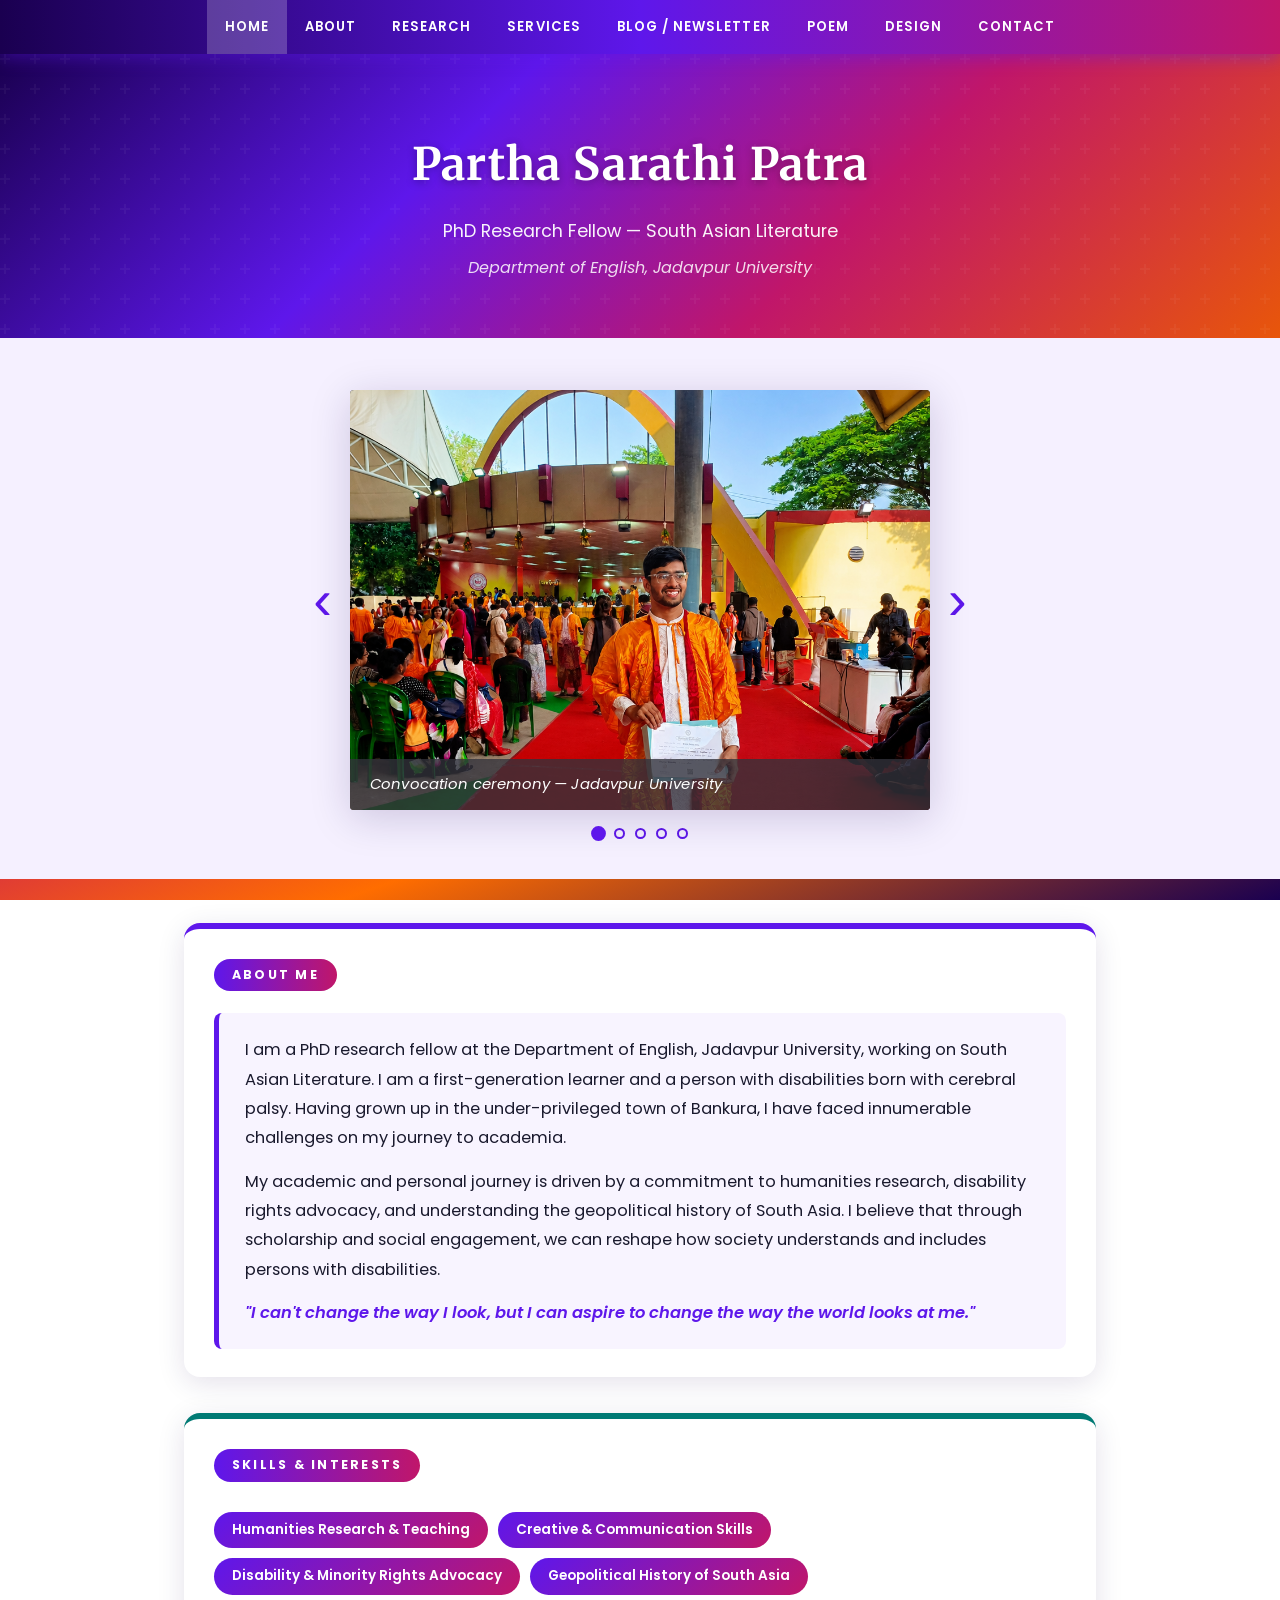
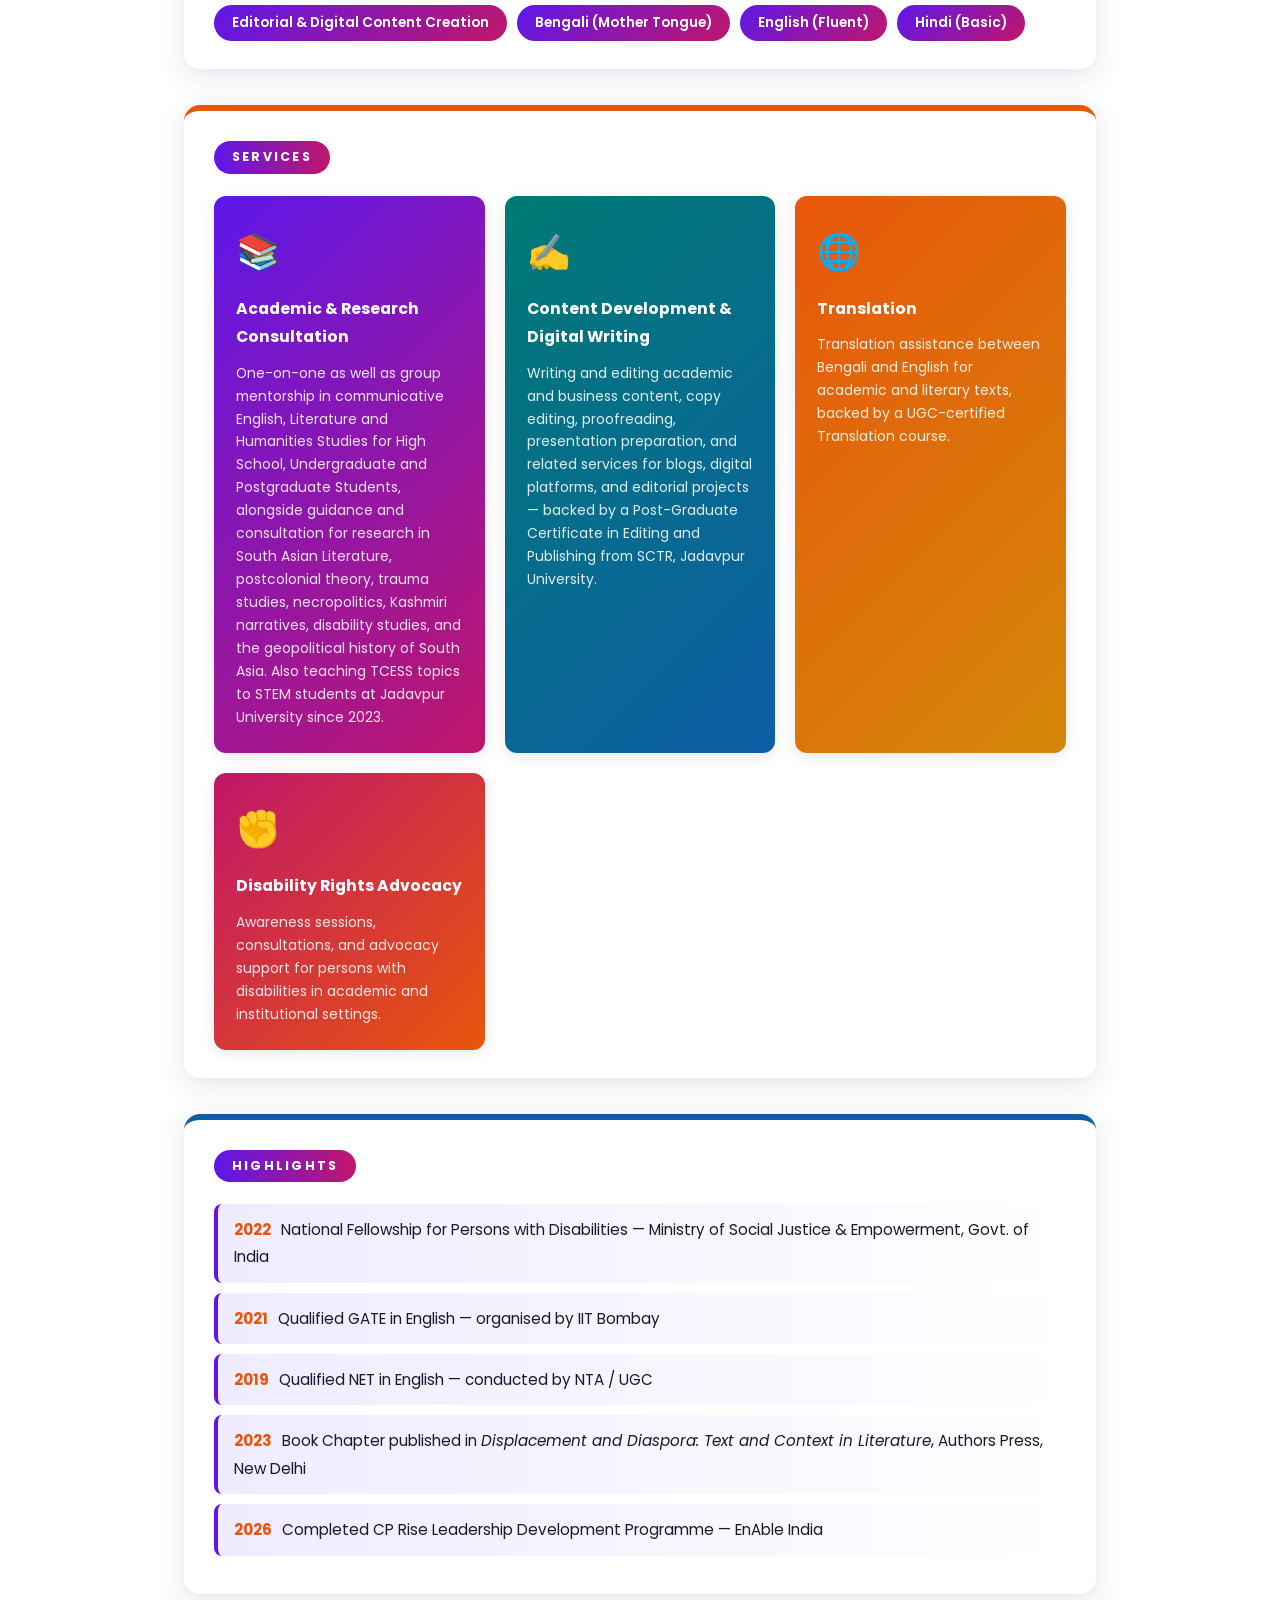
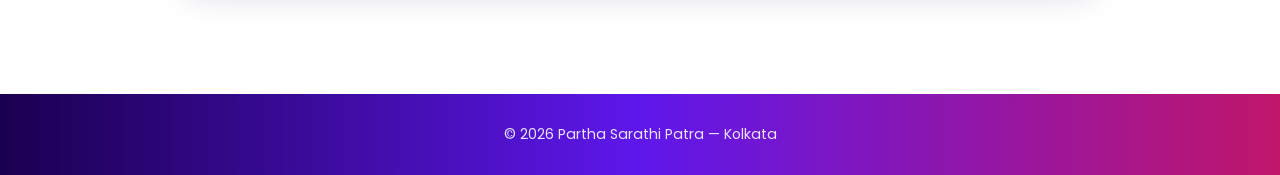
==== index.html @ f1544cc9 "Add Design page with publishing PDF and update nav across site Embeds the "Why I want to work in pub" ====
﻿<!DOCTYPE html>
<html lang="en">
<head>
  <meta charset="UTF-8" />
  <meta name="viewport" content="width=device-width, initial-scale=1.0" />
  <title>Partha Sarathi Patra | PhD Scholar</title>
  <link rel="stylesheet" href="style.css" />
</head>
<body>

  <!-- NAVIGATION -->
  <nav>
    <ul>
      <li><a href="index.html" class="active">Home</a></li>
      <li><a href="about.html">About</a></li>
      <li><a href="research.html">Research</a></li>
      <li><a href="services.html">Services</a></li>
      <li><a href="blogs.html">Blog / Newsletter</a></li>
      <li><a href="poems.html">Poem</a></li>
      <li><a href="design.html">Design</a></li>
      <li><a href="contact.html">Contact</a></li>
    </ul>
  </nav>

  <!-- HERO — text only, no photo -->
  <section class="hero">
    <h1>Partha Sarathi Patra</h1>
    <p class="tagline">PhD Research Fellow &mdash; South Asian Literature</p>
    <p class="institution">Department of English, Jadavpur University</p>
  </section>

  <!-- PHOTO CAROUSEL (style: Ritam Dutta) -->
  <section class="rslider-section">
    <div class="rslider-wrap">

      <!-- Left arrow -->
      <button class="rslider-arrow rslider-prev" onclick="rsMove(-1)" aria-label="Previous">&#8249;</button>

      <!-- Slides -->
      <div class="rslider-stage">

        <div class="rslide active">
          <img src="gallery-2.png" alt="Convocation ceremony — Jadavpur University" />
          <div class="rslide-caption">Convocation ceremony — Jadavpur University</div>
        </div>

        <div class="rslide">
          <img src="gallery-3.jpg" alt="Conducting a session on Literature and Themes" />
          <div class="rslide-caption">During Presentation at a Departmental Conference</div>
        </div>

        <div class="rslide">
          <img src="gallery-4.jpg" alt="A formal occasion" />
          <div class="rslide-caption">A formal occasion — dressed for the moment</div>
        </div>

        <div class="rslide">
          <img src="gallery-1.jpg" alt="With students in the classroom at Jadavpur University" />
          <div class="rslide-caption">With students in the classroom at Jadavpur University</div>
        </div>

        <div class="rslide">
          <img src="gallery-5.jpg" alt="With friends on the university campus lawn" />
          <div class="rslide-caption">Moments with friends on the university campus lawn</div>
        </div>

      </div>

      <!-- Right arrow -->
      <button class="rslider-arrow rslider-next" onclick="rsMove(1)" aria-label="Next">&#8250;</button>

    </div>

    <!-- Dots -->
    <div class="rslider-dots">
      <button class="rsdot active" onclick="rsGoTo(0)" aria-label="Slide 1"></button>
      <button class="rsdot" onclick="rsGoTo(1)" aria-label="Slide 2"></button>
      <button class="rsdot" onclick="rsGoTo(2)" aria-label="Slide 3"></button>
      <button class="rsdot" onclick="rsGoTo(3)" aria-label="Slide 4"></button>
      <button class="rsdot" onclick="rsGoTo(4)" aria-label="Slide 5"></button>
    </div>
  </section>

  <script>
    let rsIdx = 0, rsTotal = 5;
    let rsTimer = setInterval(() => rsMove(1), 5000);

    function rsGoTo(n) {
      document.querySelectorAll('.rslide')[rsIdx].classList.remove('active');
      document.querySelectorAll('.rsdot')[rsIdx].classList.remove('active');
      rsIdx = (n + rsTotal) % rsTotal;
      document.querySelectorAll('.rslide')[rsIdx].classList.add('active');
      document.querySelectorAll('.rsdot')[rsIdx].classList.add('active');
      clearInterval(rsTimer);
      rsTimer = setInterval(() => rsMove(1), 5000);
    }
    function rsMove(d) { rsGoTo(rsIdx + d); }
  </script>

  <!-- MAIN CONTENT -->
  <main>

    <!-- ABOUT -->
    <section class="section">
      <h2 class="section-title">About Me</h2>
      <div class="about-box">
        <p>
          I am a PhD research fellow at the Department of English, Jadavpur University, working on
          South Asian Literature. I am a first-generation learner and a person with disabilities
          born with cerebral palsy. Having grown up in the under-privileged town of Bankura,
          I have faced innumerable challenges on my journey to academia.
        </p>
        <p>
          My academic and personal journey is driven by a commitment to humanities research,
          disability rights advocacy, and understanding the geopolitical history of South Asia.
          I believe that through scholarship and social engagement, we can reshape how society
          understands and includes persons with disabilities.
        </p>
        <p>
          "I can't change the way I look, but I can aspire to change the way the world looks at me."
        </p>
      </div>
    </section>

    <!-- SKILLS -->
    <section class="section">
      <h2 class="section-title">Skills &amp; Interests</h2>
      <div class="skills-grid">
        <span class="skill-tag">Humanities Research &amp; Teaching</span>
        <span class="skill-tag">Creative &amp; Communication Skills</span>
        <span class="skill-tag">Disability &amp; Minority Rights Advocacy</span>
        <span class="skill-tag">Geopolitical History of South Asia</span>
        <span class="skill-tag">Editorial &amp; Digital Content Creation</span>
        <span class="skill-tag">Bengali (Mother Tongue)</span>
        <span class="skill-tag">English (Fluent)</span>
        <span class="skill-tag">Hindi (Basic)</span>
      </div>
    </section>

    <!-- SERVICES -->
    <section class="section">
      <h2 class="section-title">Services</h2>
      <div class="services-grid">

        <div class="service-card">
          <div class="service-icon">&#128218;</div>
          <h3>Academic &amp; Research Consultation</h3>
          <p>One-on-one as well as group mentorship in communicative English, Literature and Humanities Studies for High School, Undergraduate and Postgraduate Students, alongside guidance and consultation for research in South Asian Literature, postcolonial theory, trauma studies, necropolitics, Kashmiri narratives, disability studies, and the geopolitical history of South Asia. Also teaching TCESS topics to STEM students at Jadavpur University since 2023.</p>
        </div>

        <div class="service-card">
          <div class="service-icon">&#9997;</div>
          <h3>Content Development &amp; Digital Writing</h3>
          <p>Writing and editing academic and business content, copy editing, proofreading, presentation preparation, and related services for blogs, digital platforms, and editorial projects — backed by a Post-Graduate Certificate in Editing and Publishing from SCTR, Jadavpur University.</p>
        </div>

        <div class="service-card">
          <div class="service-icon">&#127760;</div>
          <h3>Translation</h3>
          <p>Translation assistance between Bengali and English for academic and literary texts, backed by a UGC-certified Translation course.</p>
        </div>

        <div class="service-card">
          <div class="service-icon">&#9994;</div>
          <h3>Disability Rights Advocacy</h3>
          <p>Awareness sessions, consultations, and advocacy support for persons with disabilities in academic and institutional settings.</p>
        </div>

      </div>
    </section>

    <!-- QUICK HIGHLIGHTS -->
    <section class="section">
      <h2 class="section-title">Highlights</h2>
      <ul class="awards-list">
        <li>
          <span class="award-year">2022</span>
          National Fellowship for Persons with Disabilities — Ministry of Social Justice &amp; Empowerment, Govt. of India
        </li>
        <li>
          <span class="award-year">2021</span>
          Qualified GATE in English — organised by IIT Bombay
        </li>
        <li>
          <span class="award-year">2019</span>
          Qualified NET in English — conducted by NTA / UGC
        </li>
        <li>
          <span class="award-year">2023</span>
          Book Chapter published in <em>Displacement and Diaspora: Text and Context in Literature</em>, Authors Press, New Delhi
        </li>
        <li>
          <span class="award-year">2026</span>
          Completed CP Rise Leadership Development Programme — EnAble India
        </li>
      </ul>
    </section>

  </main>

  <footer>
    <p>&copy; 2026 Partha Sarathi Patra &mdash; Kolkata</p>
  </footer>

</body>
</html>
---- style.css ----
/* ===== GOOGLE FONTS ===== */
@import url('https://fonts.googleapis.com/css2?family=Poppins:wght@300;400;600;700&family=Merriweather:ital,wght@0,400;0,700;1,400&display=swap');

/* ===== COLOUR PALETTE ===== */
:root {
  --purple:  #5e17eb;
  --magenta: #c0166a;
  --orange:  #e8560a;
  --teal:    #007a74;
  --blue:    #0d5ea6;
  --gold:    #d4880a;
  --dark:    #1a1a2e;
  --light:   #f8f4ff;
}

/* ===== RESET ===== */
* { margin: 0; padding: 0; box-sizing: border-box; }

/* ===== BODY ===== */
body {
  font-family: 'Poppins', 'Georgia', sans-serif;
  color: #1a1a2e;
  background: linear-gradient(160deg,
    #1a0050 0%,
    #6200ea 20%,
    #aa00ff 38%,
    #c51162 55%,
    #ff6d00 75%,
    #1a0050 100%);
  background-attachment: fixed;
  line-height: 1.8;
}

a { color: var(--purple); text-decoration: none; }
a:hover { text-decoration: underline; }

/* ===== NAVIGATION ===== */
nav {
  background: linear-gradient(90deg, #1a0050 0%, #5e17eb 50%, #c0166a 100%);
  position: sticky;
  top: 0;
  z-index: 200;
  box-shadow: 0 4px 16px rgba(94,23,235,0.4);
}

nav ul {
  list-style: none;
  display: flex;
  justify-content: center;
  flex-wrap: wrap;
}

nav ul li a {
  display: block;
  color: #fff;
  padding: 15px 18px;
  font-size: 0.82rem;
  font-weight: 600;
  letter-spacing: 0.08em;
  text-transform: uppercase;
  text-decoration: none;
  transition: background 0.25s;
}

nav ul li a:hover,
nav ul li a.active {
  background: rgba(255,255,255,0.22);
  text-decoration: none;
}

/* ===== HERO (text only) ===== */
.hero {
  display: flex;
  align-items: center;
  justify-content: center;
  flex-direction: column;
  text-align: center;
  padding: 70px 20px 55px;
  background: linear-gradient(135deg, #1a0050 0%, #5e17eb 35%, #c0166a 65%, #e8560a 100%);
  color: #fff;
  position: relative;
  overflow: hidden;
}

.hero::after {
  content: '';
  position: absolute;
  inset: 0;
  background: url("data:image/svg+xml,%3Csvg width='60' height='60' viewBox='0 0 60 60' xmlns='http://www.w3.org/2000/svg'%3E%3Cg fill='none' fill-rule='evenodd'%3E%3Cg fill='%23ffffff' fill-opacity='0.04'%3E%3Cpath d='M36 34v-4h-2v4h-4v2h4v4h2v-4h4v-2h-4zm0-30V0h-2v4h-4v2h4v4h2V6h4V4h-4zM6 34v-4H4v4H0v2h4v4h2v-4h4v-2H6zM6 4V0H4v4H0v2h4v4h2V6h4V4H6z'/%3E%3C/g%3E%3C/g%3E%3C/svg%3E");
  pointer-events: none;
}

.hero h1 {
  font-family: 'Merriweather', serif;
  font-size: 2.8rem;
  font-weight: 700;
  letter-spacing: 0.03em;
  margin-bottom: 12px;
  position: relative;
  z-index: 1;
  text-shadow: 0 2px 8px rgba(0,0,0,0.3);
}

.hero .tagline {
  font-size: 1.1rem;
  opacity: 0.95;
  margin-bottom: 6px;
  position: relative;
  z-index: 1;
}

.hero .institution {
  font-size: 1rem;
  opacity: 0.85;
  font-style: italic;
  position: relative;
  z-index: 1;
}

/* ===== RITAM DUTTA-STYLE CENTERED CAROUSEL ===== */
.rslider-section {
  background: #f5f0ff;
  padding: 52px 0 40px;
}

.rslider-wrap {
  display: flex;
  align-items: center;
  justify-content: center;
  gap: 0;
  max-width: 900px;
  margin: 0 auto;
  padding: 0 16px;
  position: relative;
}

/* The image stage */
.rslider-stage {
  flex: 1;
  max-width: 580px;
  position: relative;
  overflow: hidden;
  border-radius: 4px;
  box-shadow: 0 8px 40px rgba(30,0,80,0.18);
  background: #1a1a2e;
  min-height: 200px;
}

.rslide {
  display: none;
  position: relative;
}

.rslide.active {
  display: block;
  animation: rsFadeIn 0.5s ease;
}

@keyframes rsFadeIn {
  from { opacity: 0; }
  to   { opacity: 1; }
}

.rslide img {
  width: 100%;
  height: 420px;
  object-fit: cover;
  object-position: center top;
  display: block;
}

/* Caption strip — semi-transparent dark bar at bottom */
.rslide-caption {
  position: absolute;
  bottom: 0; left: 0; right: 0;
  background: rgba(50, 50, 60, 0.78);
  color: #fff;
  font-size: 0.93rem;
  padding: 12px 20px;
  font-style: italic;
  letter-spacing: 0.01em;
}

/* Arrows — large chevrons outside the image */
.rslider-arrow {
  background: none;
  border: none;
  color: #5e17eb;
  font-size: 3.5rem;
  line-height: 1;
  cursor: pointer;
  padding: 0 18px;
  flex-shrink: 0;
  transition: color 0.2s, transform 0.15s;
  font-weight: 300;
  user-select: none;
}

.rslider-arrow:hover {
  color: #c0166a;
  transform: scale(1.15);
}

/* Dots */
.rslider-dots {
  display: flex;
  justify-content: center;
  gap: 10px;
  margin-top: 18px;
}

.rsdot {
  width: 11px;
  height: 11px;
  border-radius: 50%;
  border: 2px solid #5e17eb;
  background: transparent;
  cursor: pointer;
  padding: 0;
  transition: background 0.22s, transform 0.22s;
}

.rsdot.active {
  background: #5e17eb;
  transform: scale(1.35);
}

.rsdot:hover:not(.active) {
  background: rgba(94,23,235,0.3);
}

@media (max-width: 600px) {
  .rslide img { height: 240px; }
  .rslider-arrow { font-size: 2.4rem; padding: 0 8px; }
  .hero h1 { font-size: 1.9rem; }
}

/* ===== PAGE HEADER (inner pages) ===== */
.page-header {
  background: linear-gradient(135deg, #1a0050 0%, #5e17eb 40%, #c0166a 75%, #e8560a 100%);
  color: #fff;
  text-align: center;
  padding: 55px 20px 45px;
}

.page-header h1 {
  font-family: 'Merriweather', serif;
  font-size: 2.1rem;
  font-weight: 700;
  letter-spacing: 0.04em;
  text-shadow: 0 2px 6px rgba(0,0,0,0.25);
}

/* ===== MAIN CONTENT ===== */
main {
  max-width: 960px;
  margin: 0 auto;
  padding: 44px 24px 64px;
}

/* ===== SECTIONS — each gets its own bold colour stripe ===== */
.section {
  margin-bottom: 36px;
  background: #fff;
  border-radius: 16px;
  overflow: hidden;
  padding: 30px 30px 28px;
  box-shadow: 0 6px 28px rgba(30,0,80,0.12);
}

/* Give the top bar of each section a distinct bold colour */
.section:nth-child(1)  { border-top: 6px solid var(--purple); }
.section:nth-child(2)  { border-top: 6px solid var(--teal);   }
.section:nth-child(3)  { border-top: 6px solid var(--orange); }
.section:nth-child(4)  { border-top: 6px solid var(--blue);   }
.section:nth-child(5)  { border-top: 6px solid var(--magenta);}
.section:nth-child(6)  { border-top: 6px solid var(--gold);   }
.section:nth-child(7)  { border-top: 6px solid var(--teal);   }
.section:nth-child(8)  { border-top: 6px solid var(--purple); }

/* Section title strip */
.section-title {
  font-size: 0.78rem;
  font-weight: 700;
  letter-spacing: 0.18em;
  text-transform: uppercase;
  color: #fff;
  background: linear-gradient(90deg, var(--purple), var(--magenta));
  display: inline-block;
  padding: 5px 18px;
  border-radius: 30px;
  margin-bottom: 22px;
}

/* ===== ABOUT BOX ===== */
.about-box {
  background: #f8f4ff;
  border-left: 5px solid var(--purple);
  padding: 22px 26px;
  border-radius: 8px;
  font-size: 1.02rem;
}

.about-box p { margin-bottom: 14px; }
.about-box p:last-child {
  margin-bottom: 0;
  font-style: italic;
  color: var(--purple);
  font-weight: 600;
}

/* ===== PDF EMBED ===== */
.pdf-embed-wrap {
  border-radius: 8px;
  overflow: hidden;
  border: 1px solid rgba(94,23,235,0.18);
  box-shadow: 0 4px 18px rgba(30,0,80,0.10);
}

.pdf-embed {
  width: 100%;
  height: 80vh;
  min-height: 480px;
  border: 0;
  display: block;
}

.pdf-download-btn {
  display: inline-block;
  margin-top: 18px;
  padding: 10px 24px;
  border-radius: 30px;
  background: linear-gradient(90deg, var(--purple), var(--magenta));
  color: #fff;
  font-weight: 600;
  font-size: 0.9rem;
  letter-spacing: 0.03em;
}

.pdf-download-btn:hover {
  text-decoration: none;
  opacity: 0.9;
}

/* ===== SKILLS TAGS ===== */
.skills-grid {
  display: flex;
  flex-wrap: wrap;
  gap: 10px;
  margin-top: 8px;
}

.skill-tag {
  background: linear-gradient(135deg, var(--purple), var(--magenta));
  color: #fff;
  padding: 6px 18px;
  border-radius: 30px;
  font-size: 0.85rem;
  font-weight: 600;
}

/* ===== TIMELINE ===== */
.timeline {
  position: relative;
  padding-left: 30px;
}

.timeline::before {
  content: '';
  position: absolute;
  left: 7px; top: 4px; bottom: 4px;
  width: 3px;
  background: linear-gradient(to bottom, var(--purple), var(--magenta), var(--orange));
  border-radius: 3px;
}

.timeline-item {
  position: relative;
  margin-bottom: 28px;
}

.timeline-item::before {
  content: '';
  position: absolute;
  left: -26px; top: 5px;
  width: 14px; height: 14px;
  background: var(--purple);
  border-radius: 50%;
  border: 3px solid #fff;
  box-shadow: 0 0 0 3px var(--purple);
}

.timeline-item .year {
  font-size: 0.8rem;
  font-weight: 700;
  color: var(--magenta);
  letter-spacing: 0.06em;
  margin-bottom: 2px;
}

.timeline-item .degree {
  font-size: 1rem;
  font-weight: 700;
  color: var(--dark);
}

.timeline-item .institution {
  font-size: 0.92rem;
  color: var(--teal);
  font-style: italic;
}

.timeline-item .detail {
  font-size: 0.88rem;
  color: #555;
  margin-top: 4px;
}

/* ===== AWARDS LIST ===== */
.awards-list { list-style: none; padding: 0; }

.awards-list li {
  padding: 12px 16px;
  background: linear-gradient(90deg, #f0ebff 0%, #fff 100%);
  border-radius: 8px;
  margin-bottom: 10px;
  border-left: 4px solid var(--purple);
  font-size: 0.95rem;
}

.awards-list li .award-year {
  font-weight: 700;
  color: var(--orange);
  margin-right: 6px;
}

/* ===== PUBLICATION CARDS ===== */
.publication-card {
  background: linear-gradient(135deg, #fff 60%, #f0f8ff 100%);
  padding: 20px 24px;
  border-radius: 10px;
  margin-bottom: 18px;
  border-left: 5px solid var(--teal);
  box-shadow: 0 2px 10px rgba(0,122,116,0.10);
}

.publication-card .pub-type {
  font-size: 0.75rem;
  font-weight: 700;
  text-transform: uppercase;
  letter-spacing: 0.12em;
  color: var(--teal);
  margin-bottom: 6px;
}

.publication-card .pub-title {
  font-size: 1rem;
  font-weight: 700;
  margin-bottom: 6px;
  color: var(--dark);
}

.publication-card .pub-detail {
  font-size: 0.9rem;
  color: #555;
  font-style: italic;
}

/* ===== CONFERENCE ITEMS ===== */
.conference-item {
  padding: 14px 0;
  border-bottom: 1px dashed #c8b8f0;
  font-size: 0.96rem;
}

.conference-item:last-child { border-bottom: none; }

.conference-item .conf-date {
  font-size: 0.82rem;
  font-weight: 700;
  color: var(--magenta);
  margin-bottom: 4px;
}

/* ===== SERVICES GRID ===== */
.services-grid {
  display: grid;
  grid-template-columns: repeat(auto-fit, minmax(255px, 1fr));
  gap: 20px;
}

.service-card {
  padding: 24px 22px;
  border-radius: 12px;
  box-shadow: 0 3px 14px rgba(30,0,80,0.10);
  transition: transform 0.22s, box-shadow 0.22s;
  color: #fff;
}

/* Each card gets its own vivid colour */
.service-card:nth-child(1) { background: linear-gradient(135deg, #5e17eb, #c0166a); }
.service-card:nth-child(2) { background: linear-gradient(135deg, #007a74, #0d5ea6); }
.service-card:nth-child(3) { background: linear-gradient(135deg, #e8560a, #d4880a); }
.service-card:nth-child(4) { background: linear-gradient(135deg, #c0166a, #e8560a); }
.service-card:nth-child(5) { background: linear-gradient(135deg, #0d5ea6, #007a74); }
.service-card:nth-child(6) { background: linear-gradient(135deg, #1a0050, #5e17eb); }
.service-card:nth-child(7) { background: linear-gradient(135deg, #d4880a, #e8560a); }
.service-card:nth-child(8) { background: linear-gradient(135deg, #5e17eb, #007a74); }
.service-card:nth-child(9) { background: linear-gradient(135deg, #c0166a, #1a0050); }

.service-card:hover {
  transform: translateY(-5px);
  box-shadow: 0 10px 28px rgba(30,0,80,0.22);
}

.service-card .service-icon {
  font-size: 2.2rem;
  margin-bottom: 12px;
}

.service-card h3 {
  font-size: 0.98rem;
  font-weight: 700;
  margin-bottom: 10px;
  color: #fff;
}

.service-card p {
  font-size: 0.87rem;
  color: rgba(255,255,255,0.88);
  line-height: 1.65;
}

/* ===== AWARDS & FELICITATION CARDS ===== */
.awards-felicitation-grid {
  display: grid;
  grid-template-columns: repeat(auto-fit, minmax(260px, 1fr));
  gap: 20px;
  margin-top: 8px;
}

.award-card {
  border-radius: 14px;
  padding: 24px 22px 20px;
  color: #fff;
  box-shadow: 0 5px 20px rgba(0,0,0,0.18);
  transition: transform 0.22s, box-shadow 0.22s;
  position: relative;
  overflow: hidden;
}

.award-card::before {
  content: '';
  position: absolute;
  top: -30px; right: -30px;
  width: 100px; height: 100px;
  background: rgba(255,255,255,0.10);
  border-radius: 50%;
}

.award-card:hover {
  transform: translateY(-5px);
  box-shadow: 0 12px 32px rgba(0,0,0,0.28);
}

.award-card:nth-child(1) { background: linear-gradient(135deg, #b8860b, #d4880a, #f5a623); }
.award-card:nth-child(2) { background: linear-gradient(135deg, #1a0050, #5e17eb, #aa00ff); }
.award-card:nth-child(3) { background: linear-gradient(135deg, #006400, #007a74, #00a896); }
.award-card:nth-child(4) { background: linear-gradient(135deg, #8b0000, #c0166a, #e8560a); }
.award-card:nth-child(5) { background: linear-gradient(135deg, #00008b, #0d5ea6, #007a74); }
.award-card:nth-child(6) { background: linear-gradient(135deg, #4b0082, #5e17eb, #c0166a); }
.award-card:nth-child(7) { background: linear-gradient(135deg, #8b4513, #d4880a, #f5a623); }

.award-card .award-icon {
  font-size: 2.4rem;
  margin-bottom: 10px;
  display: block;
}

.award-card .award-year-badge {
  display: inline-block;
  background: rgba(255,255,255,0.25);
  color: #fff;
  font-size: 0.75rem;
  font-weight: 700;
  padding: 3px 12px;
  border-radius: 20px;
  letter-spacing: 0.08em;
  margin-bottom: 10px;
}

.award-card .award-title {
  font-size: 0.97rem;
  font-weight: 700;
  margin-bottom: 8px;
  line-height: 1.4;
}

.award-card .award-body {
  font-size: 0.83rem;
  color: rgba(255,255,255,0.88);
  line-height: 1.55;
}

/* ===== POEMS ===== */
.poem-card {
  background: linear-gradient(135deg, #f8f4ff 60%, #fff0f8 100%);
  padding: 30px 32px;
  border-radius: 12px;
  margin-bottom: 28px;
  border-top: 5px solid var(--magenta);
  box-shadow: 0 3px 14px rgba(192,22,106,0.10);
}

.poem-card h3 {
  font-family: 'Merriweather', serif;
  font-size: 1.2rem;
  color: var(--magenta);
  margin-bottom: 18px;
  font-style: italic;
}

.poem-card pre {
  font-family: 'Merriweather', serif;
  font-size: 0.98rem;
  white-space: pre-wrap;
  line-height: 2;
  color: #2c2c2c;
}

/* ===== CONTACT GRID ===== */
/* ===== CONTACT TILES (2x2 uniform grid) ===== */
.contact-tiles {
  display: grid;
  grid-template-columns: 1fr 1fr;
  gap: 16px;
  margin-bottom: 16px;
}

.contact-tile {
  display: flex;
  flex-direction: column;
  align-items: center;
  justify-content: center;
  text-align: center;
  padding: 30px 20px;
  border-radius: 16px;
  min-height: 180px;
  text-decoration: none;
  color: #fff;
  box-shadow: 0 5px 18px rgba(0,0,0,0.18);
  transition: transform 0.22s, box-shadow 0.22s;
  gap: 10px;
  overflow: hidden;
}

.contact-tile:hover {
  transform: translateY(-5px);
  box-shadow: 0 10px 28px rgba(0,0,0,0.26);
  text-decoration: none;
  color: #fff;
}

.tile-whatsapp  { background: linear-gradient(135deg, #075e54, #25d366); }
.tile-email     { background: linear-gradient(135deg, #007a74, #0d5ea6); }
.tile-facebook  { background: linear-gradient(135deg, #145DB2, #1877F2); }
.tile-linkedin  { background: linear-gradient(135deg, #004182, #0a66c2); }

.tile-icon {
  font-size: 2.4rem;
  display: block;
  line-height: 1;
}

.tile-label {
  font-size: 0.68rem;
  font-weight: 700;
  text-transform: uppercase;
  letter-spacing: 0.1em;
  color: rgba(255,255,255,0.80);
}

/* Default tile value */
.tile-value {
  font-size: 0.9rem;
  font-weight: 600;
  color: #fff;
  line-height: 1.6;
  max-width: 100%;
  overflow-wrap: anywhere;
  word-break: break-word;
  text-align: center;
}

/* WhatsApp — slightly larger, phone number stays together */
.tile-whatsapp .tile-value {
  font-size: 1.05rem;
  letter-spacing: 0.03em;
  word-break: normal;
  overflow-wrap: normal;
}

/* Email — split cleanly at the <br/> we placed in HTML */
.tile-email .tile-value {
  font-size: 0.8rem;
  overflow-wrap: anywhere;
  word-break: break-all;
  line-height: 1.75;
}

/* Facebook */
.tile-facebook .tile-value { font-size: 0.88rem; }

/* LinkedIn */
.tile-linkedin .tile-value { font-size: 0.82rem; overflow-wrap: anywhere; }

/* ===== INSTITUTIONAL AFFILIATION BANNER ===== */
.affiliation-banner {
  display: flex;
  align-items: center;
  gap: 18px;
  background: linear-gradient(135deg, #1a0050, #5e17eb);
  color: #fff;
  border-radius: 14px;
  padding: 22px 26px;
  box-shadow: 0 4px 16px rgba(94,23,235,0.25);
}

.affiliation-banner .tile-icon {
  font-size: 2.4rem;
  flex-shrink: 0;
}

.affil-label {
  font-size: 0.72rem;
  font-weight: 700;
  text-transform: uppercase;
  letter-spacing: 0.12em;
  color: rgba(255,255,255,0.75);
  margin-bottom: 4px;
}

.affil-value {
  font-size: 0.95rem;
  font-weight: 500;
  color: #fff;
  line-height: 1.6;
}

/* ===== COMMON OBJECTIVE BANNER ===== */
.common-objective-section {
  padding: 0 !important;
  background: none !important;
  box-shadow: none !important;
}

.common-objective-banner {
  display: flex;
  align-items: flex-start;
  gap: 24px;
  background: linear-gradient(135deg, #1a0050 0%, #5e17eb 40%, #c0166a 80%, #e8560a 100%);
  border-radius: 16px;
  padding: 34px 32px;
  box-shadow: 0 6px 28px rgba(94,23,235,0.30);
  color: #fff;
  position: relative;
  overflow: hidden;
}

.common-objective-banner::before {
  content: '';
  position: absolute;
  top: -40px; right: -40px;
  width: 160px; height: 160px;
  background: rgba(255,255,255,0.07);
  border-radius: 50%;
}

.co-icon {
  font-size: 3rem;
  flex-shrink: 0;
  margin-top: 4px;
}

.co-label {
  font-size: 0.72rem;
  font-weight: 700;
  text-transform: uppercase;
  letter-spacing: 0.14em;
  color: rgba(255,255,255,0.70);
  margin-bottom: 6px;
}

.co-title {
  font-size: 1.25rem;
  font-weight: 700;
  color: #fff;
  margin-bottom: 12px;
}

.co-body {
  font-size: 0.93rem;
  color: rgba(255,255,255,0.88);
  line-height: 1.8;
}

@media (max-width: 600px) {
  .common-objective-banner {
    flex-direction: column;
    padding: 26px 20px;
    gap: 14px;
  }
}

/* ===== BLOG CARDS ===== */
.blog-card {
  background: #fff;
  padding: 26px 26px 20px;
  border-radius: 12px;
  margin-bottom: 22px;
  border-left: 5px solid var(--blue);
  box-shadow: 0 3px 14px rgba(13,94,166,0.10);
  transition: transform 0.22s, box-shadow 0.22s;
}

.blog-card:hover {
  transform: translateY(-4px);
  box-shadow: 0 8px 24px rgba(13,94,166,0.18);
}

.blog-meta {
  display: flex;
  align-items: center;
  gap: 12px;
  margin-bottom: 10px;
}

.blog-date {
  font-size: 0.8rem;
  color: #888;
  font-style: italic;
}

.blog-tag {
  font-size: 0.76rem;
  background: linear-gradient(90deg, var(--blue), var(--teal));
  color: #fff;
  padding: 3px 12px;
  border-radius: 20px;
  font-weight: 700;
}

.blog-title {
  font-size: 1.08rem;
  font-weight: 700;
  color: var(--dark);
  margin-bottom: 10px;
}

.blog-excerpt {
  font-size: 0.93rem;
  color: #555;
  line-height: 1.75;
  margin-bottom: 12px;
}

.blog-read-more {
  font-size: 0.88rem;
  color: var(--blue);
  font-weight: 700;
}

.blog-read-more:hover { text-decoration: underline; }

.blog-body {
  margin-top: 18px;
  border-top: 1px solid #ede0f8;
  padding-top: 16px;
}

.blog-body p {
  font-size: 0.95rem;
  line-height: 1.95;
  color: #333;
  margin-bottom: 14px;
  text-align: justify;
}

.blog-author {
  margin-top: 20px;
  padding-top: 14px;
  border-top: 2px solid #ede0f8;
  font-style: italic;
  font-weight: 600;
  color: var(--purple);
  font-size: 0.92rem;
  line-height: 1.7;
}

/* ===== NEWSLETTER BOX ===== */
.newsletter-box {
  background: linear-gradient(135deg, #1a0050 0%, #5e17eb 50%, #c0166a 100%);
  border-radius: 16px;
  padding: 40px 32px;
  text-align: center;
  color: #fff;
}

.newsletter-icon { font-size: 2.6rem; margin-bottom: 12px; }

.newsletter-box h3 {
  font-size: 1.3rem;
  color: #fff;
  margin-bottom: 12px;
}

.newsletter-box p {
  font-size: 0.96rem;
  color: rgba(255,255,255,0.85);
  max-width: 520px;
  margin: 0 auto 22px;
  line-height: 1.75;
}

.newsletter-form {
  display: flex;
  justify-content: center;
  gap: 10px;
  flex-wrap: wrap;
  margin-bottom: 16px;
}

.newsletter-input {
  padding: 11px 20px;
  border: 2px solid rgba(255,255,255,0.4);
  border-radius: 30px;
  font-size: 0.95rem;
  width: 280px;
  outline: none;
  background: rgba(255,255,255,0.15);
  color: #fff;
  font-family: 'Poppins', sans-serif;
}

.newsletter-input::placeholder { color: rgba(255,255,255,0.6); }
.newsletter-input:focus { border-color: #fff; }

.newsletter-btn {
  padding: 11px 28px;
  background: #fff;
  color: var(--purple);
  border-radius: 30px;
  font-size: 0.95rem;
  font-weight: 700;
  text-decoration: none;
  transition: background 0.2s, color 0.2s;
}

.newsletter-btn:hover {
  background: var(--orange);
  color: #fff;
  text-decoration: none;
}

.newsletter-note {
  font-size: 0.83rem !important;
  color: rgba(255,255,255,0.65) !important;
  font-style: italic;
}


/* ===== FOOTER ===== */
footer {
  text-align: center;
  padding: 28px;
  background: linear-gradient(90deg, #1a0050 0%, #5e17eb 50%, #c0166a 100%);
  color: rgba(255,255,255,0.88);
  font-size: 0.88rem;
}

/* ===== FIX: sections that use inline style margin need padding ===== */
.section-inner { padding: 28px 28px 26px; }

/* ===== RESPONSIVE ===== */
@media (max-width: 600px) {
  .hero h1 { font-size: 1.8rem; }
  nav ul li a { padding: 11px 12px; font-size: 0.75rem; }
  main { padding: 24px 14px 48px; }
  .poem-card { padding: 20px 16px; }
  .services-grid { grid-template-columns: 1fr; }
}
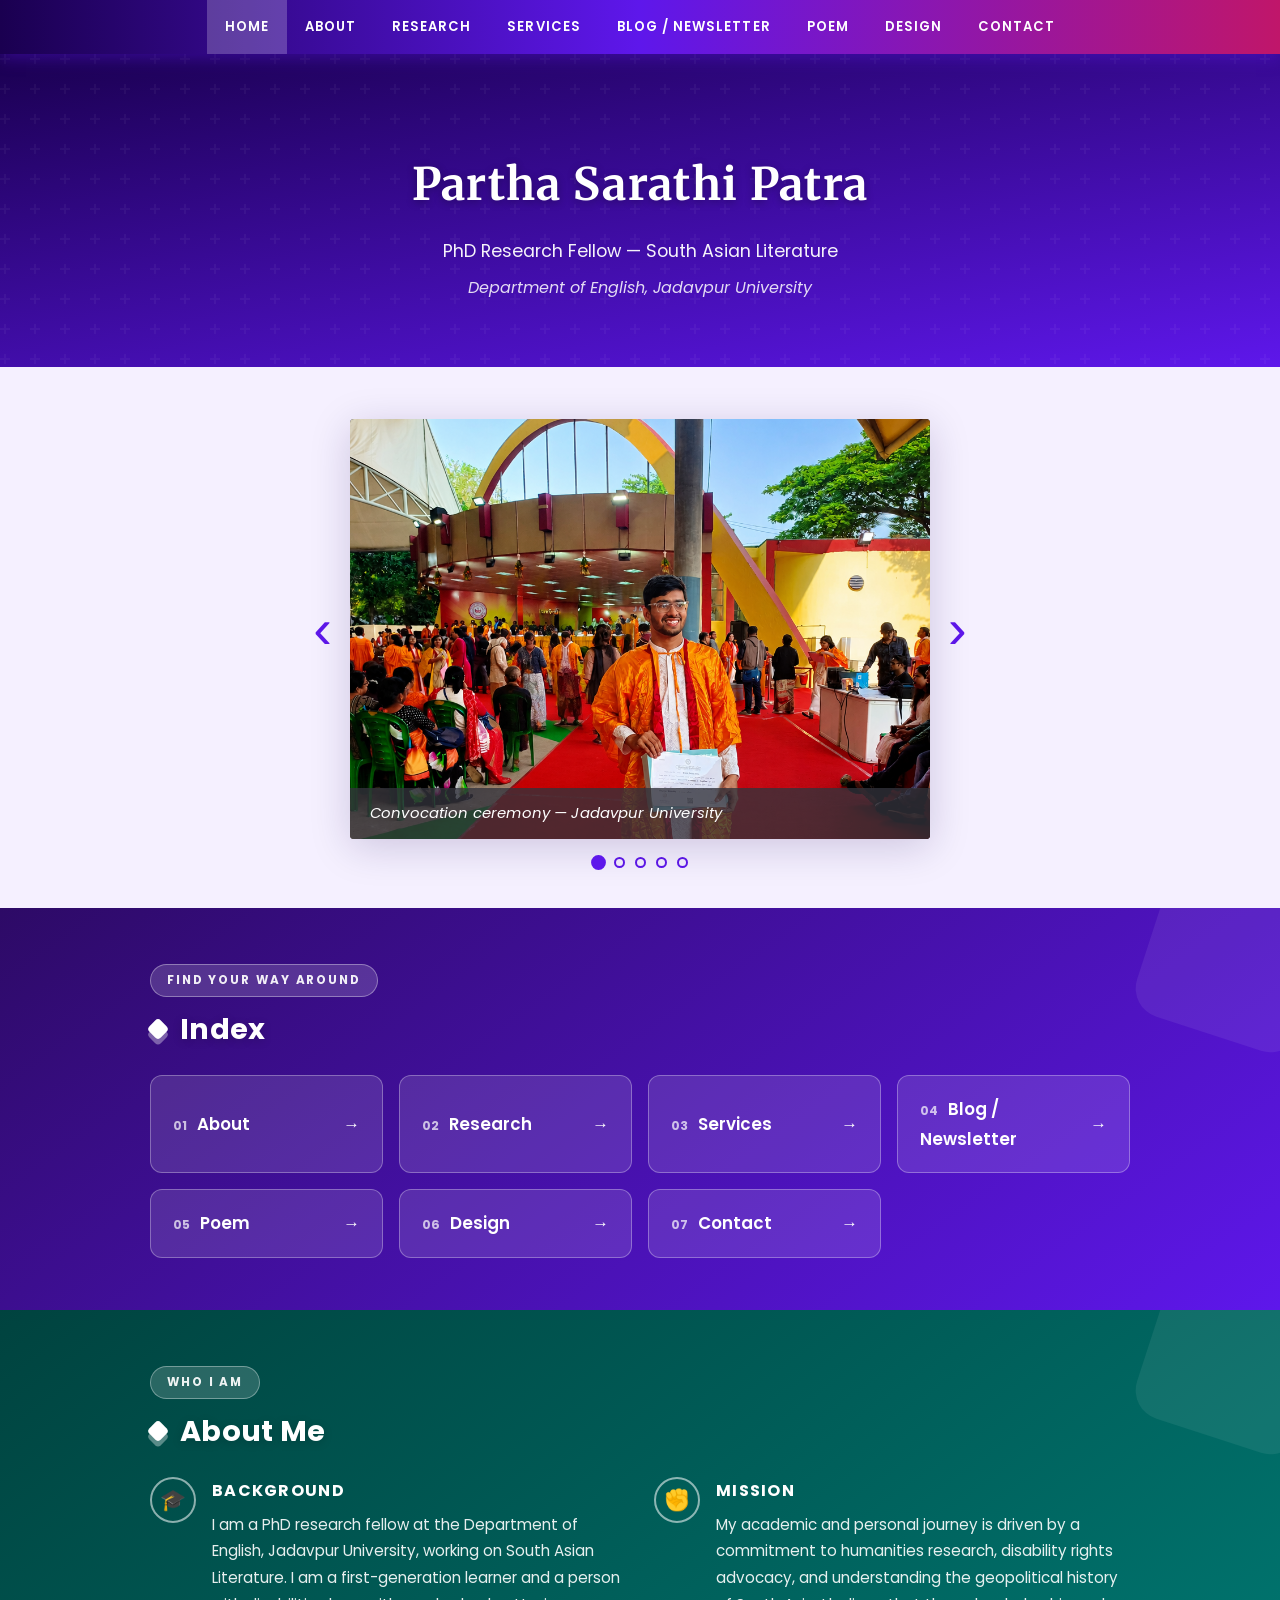
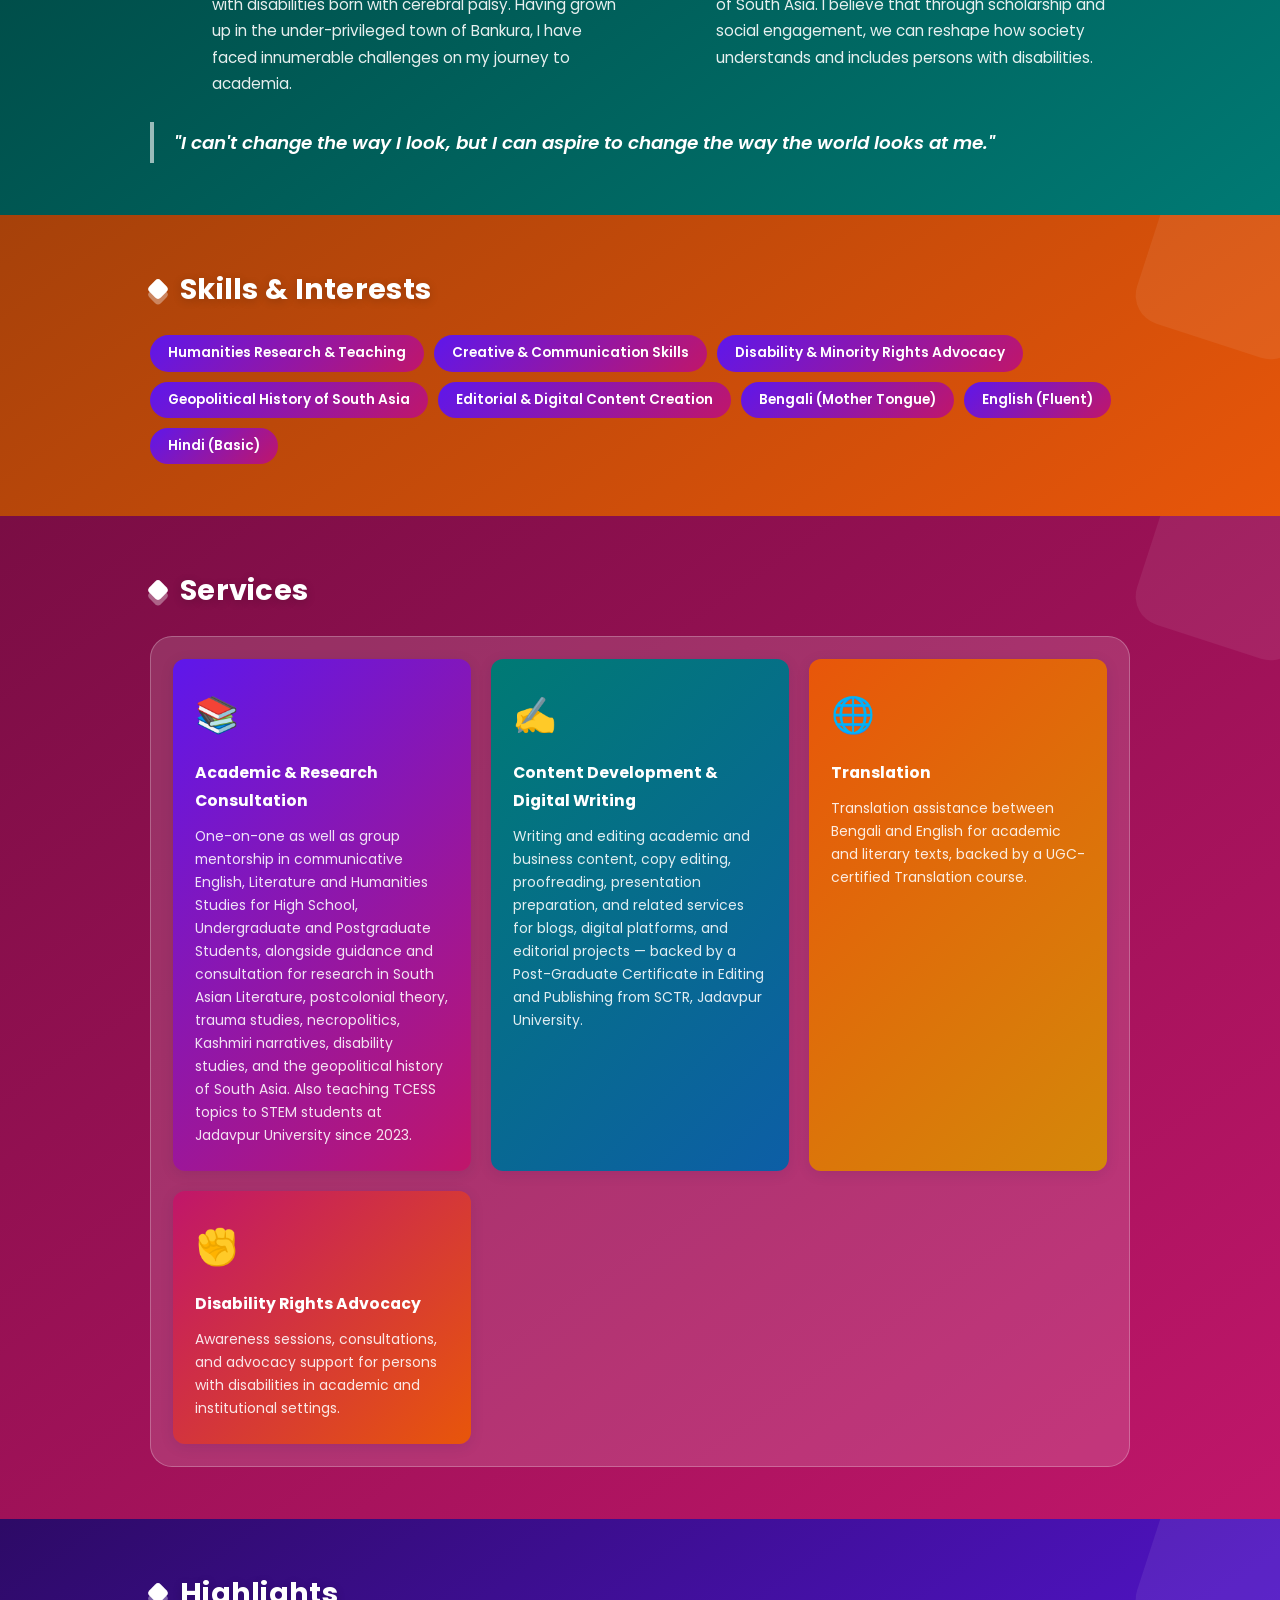
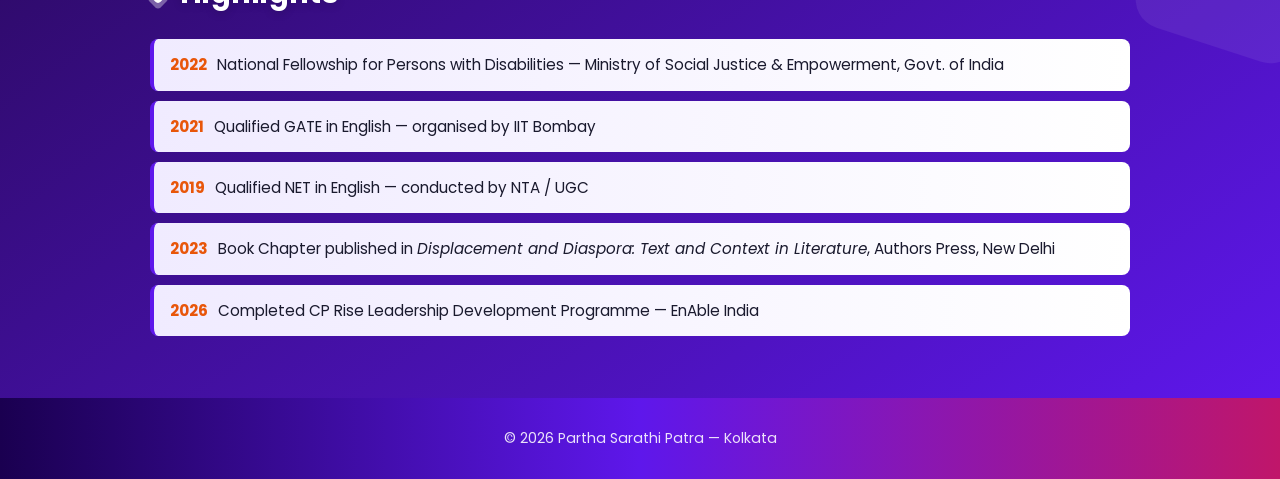
==== commit adbd8220: "Redesign site as full-bleed infographic blocks; add LinkedIn advocacy posts and mobility video Resty" ====
--- a/index.html
+++ b/index.html
@@ -100,26 +100,56 @@
   <!-- MAIN CONTENT -->
   <main>
 
+    <!-- INDEX / QUICK LINKS -->
+    <section class="section">
+      <span class="section-eyebrow">Find your way around</span>
+      <h2 class="section-title">Index</h2>
+      <div class="index-links">
+        <a class="index-link" href="about.html"><span><span class="idx-no">01</span>About</span> &#8594;</a>
+        <a class="index-link" href="research.html"><span><span class="idx-no">02</span>Research</span> &#8594;</a>
+        <a class="index-link" href="services.html"><span><span class="idx-no">03</span>Services</span> &#8594;</a>
+        <a class="index-link" href="blogs.html"><span><span class="idx-no">04</span>Blog / Newsletter</span> &#8594;</a>
+        <a class="index-link" href="poems.html"><span><span class="idx-no">05</span>Poem</span> &#8594;</a>
+        <a class="index-link" href="design.html"><span><span class="idx-no">06</span>Design</span> &#8594;</a>
+        <a class="index-link" href="contact.html"><span><span class="idx-no">07</span>Contact</span> &#8594;</a>
+      </div>
+    </section>
+
     <!-- ABOUT -->
     <section class="section">
+      <span class="section-eyebrow">Who I am</span>
       <h2 class="section-title">About Me</h2>
-      <div class="about-box">
-        <p>
-          I am a PhD research fellow at the Department of English, Jadavpur University, working on
-          South Asian Literature. I am a first-generation learner and a person with disabilities
-          born with cerebral palsy. Having grown up in the under-privileged town of Bankura,
-          I have faced innumerable challenges on my journey to academia.
-        </p>
-        <p>
-          My academic and personal journey is driven by a commitment to humanities research,
-          disability rights advocacy, and understanding the geopolitical history of South Asia.
-          I believe that through scholarship and social engagement, we can reshape how society
-          understands and includes persons with disabilities.
-        </p>
-        <p>
-          "I can't change the way I look, but I can aspire to change the way the world looks at me."
-        </p>
-      </div>
+      <div class="icon-points" style="margin-bottom: 24px;">
+        <div class="icon-point">
+          <span class="icon-point-badge">&#127891;</span>
+          <div>
+            <h3>Background</h3>
+            <p>
+              I am a PhD research fellow at the Department of English, Jadavpur University,
+              working on South Asian Literature. I am a first-generation learner and a person
+              with disabilities born with cerebral palsy. Having grown up in the
+              under-privileged town of Bankura, I have faced innumerable challenges on my
+              journey to academia.
+            </p>
+          </div>
+        </div>
+        <div class="icon-point">
+          <span class="icon-point-badge">&#9994;</span>
+          <div>
+            <h3>Mission</h3>
+            <p>
+              My academic and personal journey is driven by a commitment to humanities
+              research, disability rights advocacy, and understanding the geopolitical
+              history of South Asia. I believe that through scholarship and social
+              engagement, we can reshape how society understands and includes persons
+              with disabilities.
+            </p>
+          </div>
+        </div>
+      </div>
+      <p class="pull-quote">
+        "I can't change the way I look, but I can aspire to change the way the world looks at me."
+      </p>
     </section>
 
     <!-- SKILLS -->
--- a/style.css
+++ b/style.css
@@ -17,18 +17,14 @@
 * { margin: 0; padding: 0; box-sizing: border-box; }
 
 /* ===== BODY ===== */
+html { overflow-x: hidden; }
+
 body {
   font-family: 'Poppins', 'Georgia', sans-serif;
   color: #1a1a2e;
-  background: linear-gradient(160deg,
-    #1a0050 0%,
-    #6200ea 20%,
-    #aa00ff 38%,
-    #c51162 55%,
-    #ff6d00 75%,
-    #1a0050 100%);
-  background-attachment: fixed;
+  background: #f3f1fa;
   line-height: 1.8;
+  overflow-x: hidden;
 }
 
 a { color: var(--purple); text-decoration: none; }
@@ -75,12 +71,31 @@
   justify-content: center;
   flex-direction: column;
   text-align: center;
-  padding: 70px 20px 55px;
-  background: linear-gradient(135deg, #1a0050 0%, #5e17eb 35%, #c0166a 65%, #e8560a 100%);
+  padding: 90px 20px 64px;
+  background: linear-gradient(170deg, #1a0050 0%, var(--purple) 100%);
   color: #fff;
   position: relative;
   overflow: hidden;
 }
+
+/* Small abstract logo mark — echoes the reference design's folded-flag motif */
+.logo-mark {
+  display: inline-flex;
+  gap: 4px;
+  margin-bottom: 18px;
+  position: relative;
+  z-index: 1;
+}
+
+.logo-mark span {
+  width: 16px;
+  height: 16px;
+  background: var(--orange);
+}
+
+.logo-mark span:nth-child(1) { clip-path: polygon(0 0, 100% 0, 0 100%); background: var(--orange); }
+.logo-mark span:nth-child(2) { clip-path: polygon(0 0, 100% 0, 0 100%); background: var(--gold); transform: translateY(6px); }
+.logo-mark span:nth-child(3) { clip-path: polygon(0 0, 100% 0, 0 100%); background: #fff; opacity: 0.85; }
 
 .hero::after {
   content: '';
@@ -235,6 +250,20 @@
   .hero h1 { font-size: 1.9rem; }
 }
 
+/* ===== DESIGN PAGE CAROUSEL (portrait slides, shown in full) ===== */
+.design-carousel { background: transparent; padding: 8px 0 0; }
+.design-carousel .rslider-stage { max-width: 420px; }
+.design-carousel .rslide img {
+  height: 640px;
+  object-fit: contain;
+  object-position: center;
+  background: #1a1a2e;
+}
+
+@media (max-width: 600px) {
+  .design-carousel .rslide img { height: 420px; }
+}
+
 /* ===== PAGE HEADER (inner pages) ===== */
 .page-header {
   background: linear-gradient(135deg, #1a0050 0%, #5e17eb 40%, #c0166a 75%, #e8560a 100%);
@@ -245,51 +274,109 @@
 
 .page-header h1 {
   font-family: 'Merriweather', serif;
-  font-size: 2.1rem;
+  font-size: 2.3rem;
   font-weight: 700;
   letter-spacing: 0.04em;
   text-shadow: 0 2px 6px rgba(0,0,0,0.25);
 }
 
+.page-header .page-eyebrow {
+  display: inline-block;
+  font-size: 0.74rem;
+  font-weight: 700;
+  letter-spacing: 0.18em;
+  text-transform: uppercase;
+  color: rgba(255,255,255,0.85);
+  background: rgba(255,255,255,0.14);
+  border: 1px solid rgba(255,255,255,0.3);
+  padding: 5px 16px;
+  border-radius: 30px;
+  margin-bottom: 14px;
+}
+
 /* ===== MAIN CONTENT ===== */
 main {
-  max-width: 960px;
-  margin: 0 auto;
-  padding: 44px 24px 64px;
-}
-
-/* ===== SECTIONS — each gets its own bold colour stripe ===== */
+  display: block;
+  padding: 0 0 0;
+}
+
+/* ===== SECTIONS — full-bleed infographic colour blocks ===== */
 .section {
-  margin-bottom: 36px;
+  position: relative;
+  width: 100vw;
+  margin-left: calc(50% - 50vw);
+  margin-right: calc(50% - 50vw);
+  margin-bottom: 0;
+  padding: 56px 24px 52px;
+  overflow: hidden;
+}
+
+.section-inner,
+.section > :not(.block-watermark) {
+  max-width: 980px;
+  margin-left: auto;
+  margin-right: auto;
+}
+
+@media (min-width: 1040px) {
+  .section { padding-left: calc(50vw - 490px); padding-right: calc(50vw - 490px); }
+}
+
+/* Decorative oversized corner mark, echoing the logo motif */
+.section::after {
+  content: '';
+  position: absolute;
+  top: -40px; right: -40px;
+  width: 170px; height: 170px;
+  background: rgba(255,255,255,0.07);
+  border-radius: 30px;
+  transform: rotate(18deg);
+  pointer-events: none;
+}
+
+/* Cycle through four bold block colours, in document order */
+.section:nth-of-type(4n+1) { background: linear-gradient(145deg, #2d0a66, var(--purple)); }
+.section:nth-of-type(4n+2) { background: linear-gradient(145deg, #00433f, var(--teal));   }
+.section:nth-of-type(4n+3) { background: linear-gradient(145deg, #a6410a, var(--orange)); }
+.section:nth-of-type(4n+0) { background: linear-gradient(145deg, #7a0d44, var(--magenta));}
+
+/* Section heading — big, bold, infographic-style with a mark accent */
+.section-title {
+  display: flex;
+  align-items: center;
+  gap: 14px;
+  font-size: 1.8rem;
+  font-weight: 700;
+  letter-spacing: 0.01em;
+  color: #fff;
+  text-shadow: 0 2px 10px rgba(0,0,0,0.18);
+  margin-bottom: 28px;
+  line-height: 1.25;
+}
+
+.section-title::before {
+  content: '';
+  flex-shrink: 0;
+  width: 16px;
+  height: 16px;
   background: #fff;
-  border-radius: 16px;
-  overflow: hidden;
-  padding: 30px 30px 28px;
-  box-shadow: 0 6px 28px rgba(30,0,80,0.12);
-}
-
-/* Give the top bar of each section a distinct bold colour */
-.section:nth-child(1)  { border-top: 6px solid var(--purple); }
-.section:nth-child(2)  { border-top: 6px solid var(--teal);   }
-.section:nth-child(3)  { border-top: 6px solid var(--orange); }
-.section:nth-child(4)  { border-top: 6px solid var(--blue);   }
-.section:nth-child(5)  { border-top: 6px solid var(--magenta);}
-.section:nth-child(6)  { border-top: 6px solid var(--gold);   }
-.section:nth-child(7)  { border-top: 6px solid var(--teal);   }
-.section:nth-child(8)  { border-top: 6px solid var(--purple); }
-
-/* Section title strip */
-.section-title {
-  font-size: 0.78rem;
-  font-weight: 700;
-  letter-spacing: 0.18em;
+  border-radius: 4px;
+  transform: rotate(45deg);
+  box-shadow: 4px 4px 0 rgba(255,255,255,0.35);
+}
+
+.section-eyebrow {
+  display: inline-block;
+  font-size: 0.74rem;
+  font-weight: 700;
+  letter-spacing: 0.16em;
   text-transform: uppercase;
-  color: #fff;
-  background: linear-gradient(90deg, var(--purple), var(--magenta));
-  display: inline-block;
-  padding: 5px 18px;
+  color: rgba(255,255,255,0.92);
+  background: rgba(255,255,255,0.16);
+  border: 1px solid rgba(255,255,255,0.35);
+  padding: 5px 16px;
   border-radius: 30px;
-  margin-bottom: 22px;
+  margin-bottom: 14px;
 }
 
 /* ===== ABOUT BOX ===== */
@@ -362,13 +449,16 @@
 /* ===== TIMELINE ===== */
 .timeline {
   position: relative;
-  padding-left: 30px;
+  padding: 28px 28px 8px 54px;
+  background: #fff;
+  border-radius: 18px;
+  box-shadow: 0 10px 34px rgba(0,0,0,0.18);
 }
 
 .timeline::before {
   content: '';
   position: absolute;
-  left: 7px; top: 4px; bottom: 4px;
+  left: 31px; top: 32px; bottom: 32px;
   width: 3px;
   background: linear-gradient(to bottom, var(--purple), var(--magenta), var(--orange));
   border-radius: 3px;
@@ -468,12 +558,16 @@
 
 /* ===== CONFERENCE ITEMS ===== */
 .conference-item {
-  padding: 14px 0;
-  border-bottom: 1px dashed #c8b8f0;
+  padding: 16px 22px;
+  background: #fff;
+  border-radius: 10px;
+  margin-bottom: 12px;
   font-size: 0.96rem;
-}
-
-.conference-item:last-child { border-bottom: none; }
+  color: #333;
+  box-shadow: 0 4px 16px rgba(0,0,0,0.12);
+}
+
+.conference-item:last-child { margin-bottom: 0; }
 
 .conference-item .conf-date {
   font-size: 0.82rem;
@@ -487,6 +581,10 @@
   display: grid;
   grid-template-columns: repeat(auto-fit, minmax(255px, 1fr));
   gap: 20px;
+  background: rgba(255,255,255,0.14);
+  border: 1px solid rgba(255,255,255,0.25);
+  border-radius: 22px;
+  padding: 22px;
 }
 
 .service-card {
@@ -537,6 +635,10 @@
   grid-template-columns: repeat(auto-fit, minmax(260px, 1fr));
   gap: 20px;
   margin-top: 8px;
+  background: rgba(255,255,255,0.14);
+  border: 1px solid rgba(255,255,255,0.25);
+  border-radius: 22px;
+  padding: 22px;
 }
 
 .award-card {
@@ -635,6 +737,10 @@
   grid-template-columns: 1fr 1fr;
   gap: 16px;
   margin-bottom: 16px;
+  background: rgba(255,255,255,0.14);
+  border: 1px solid rgba(255,255,255,0.25);
+  border-radius: 22px;
+  padding: 22px;
 }
 
 .contact-tile {
@@ -968,6 +1074,131 @@
   font-style: italic;
 }
 
+/* ===== ICON POINTS (Context / Solution style callouts) ===== */
+.icon-points {
+  display: grid;
+  grid-template-columns: repeat(auto-fit, minmax(240px, 1fr));
+  gap: 28px;
+}
+
+.icon-point {
+  display: flex;
+  gap: 16px;
+  align-items: flex-start;
+}
+
+.icon-point-badge {
+  flex-shrink: 0;
+  width: 46px;
+  height: 46px;
+  border-radius: 50%;
+  border: 2px solid rgba(255,255,255,0.55);
+  display: flex;
+  align-items: center;
+  justify-content: center;
+  font-size: 1.3rem;
+  color: #fff;
+}
+
+.icon-point h3 {
+  font-size: 1rem;
+  font-weight: 700;
+  color: #fff;
+  margin-bottom: 6px;
+  text-transform: uppercase;
+  letter-spacing: 0.08em;
+}
+
+.icon-point p {
+  font-size: 0.95rem;
+  color: rgba(255,255,255,0.9);
+  line-height: 1.75;
+}
+
+/* ===== PULL QUOTE ===== */
+.pull-quote {
+  font-size: 1.15rem;
+  font-style: italic;
+  font-weight: 600;
+  color: #fff;
+  border-left: 4px solid rgba(255,255,255,0.6);
+  padding: 4px 0 4px 20px;
+  margin-top: 8px;
+}
+
+/* ===== INDEX / QUICK-LINKS BLOCK ===== */
+.index-links {
+  display: grid;
+  grid-template-columns: repeat(auto-fit, minmax(220px, 1fr));
+  gap: 16px;
+}
+
+.index-link {
+  display: flex;
+  align-items: center;
+  justify-content: space-between;
+  background: rgba(255,255,255,0.12);
+  border: 1px solid rgba(255,255,255,0.3);
+  border-radius: 12px;
+  padding: 18px 22px;
+  color: #fff;
+  font-size: 1.05rem;
+  font-weight: 600;
+  transition: background 0.2s, transform 0.2s;
+}
+
+.index-link:hover {
+  background: rgba(255,255,255,0.24);
+  transform: translateX(4px);
+  text-decoration: none;
+  color: #fff;
+}
+
+.index-link .idx-no {
+  font-size: 0.78rem;
+  font-weight: 700;
+  opacity: 0.7;
+  margin-right: 10px;
+}
+
+/* ===== LINKEDIN POST BUTTON ===== */
+.linkedin-btn {
+  display: inline-flex;
+  align-items: center;
+  gap: 8px;
+  margin-top: 16px;
+  padding: 10px 22px;
+  border-radius: 30px;
+  background: linear-gradient(90deg, #0a66c2, #0d5ea6);
+  color: #fff;
+  font-weight: 600;
+  font-size: 0.88rem;
+  letter-spacing: 0.02em;
+}
+
+.linkedin-btn:hover {
+  text-decoration: none;
+  opacity: 0.9;
+}
+
+/* ===== RESPONSIVE VIDEO EMBED ===== */
+.video-frame {
+  position: relative;
+  width: 100%;
+  max-width: 640px;
+  margin: 0 auto;
+  border-radius: 14px;
+  overflow: hidden;
+  box-shadow: 0 6px 22px rgba(0,0,0,0.18);
+  background: #000;
+}
+
+.video-frame video {
+  display: block;
+  width: 100%;
+  max-height: 70vh;
+}
+
 
 /* ===== FOOTER ===== */
 footer {
@@ -985,7 +1216,10 @@
 @media (max-width: 600px) {
   .hero h1 { font-size: 1.8rem; }
   nav ul li a { padding: 11px 12px; font-size: 0.75rem; }
-  main { padding: 24px 14px 48px; }
+  .section { padding: 40px 18px 38px; }
+  .section-title { font-size: 1.35rem; }
   .poem-card { padding: 20px 16px; }
-  .services-grid { grid-template-columns: 1fr; }
-}
+  .services-grid, .awards-felicitation-grid, .contact-tiles { grid-template-columns: 1fr; padding: 16px; }
+  .timeline { padding: 24px 18px 6px 44px; }
+  .icon-points { gap: 22px; }
+}
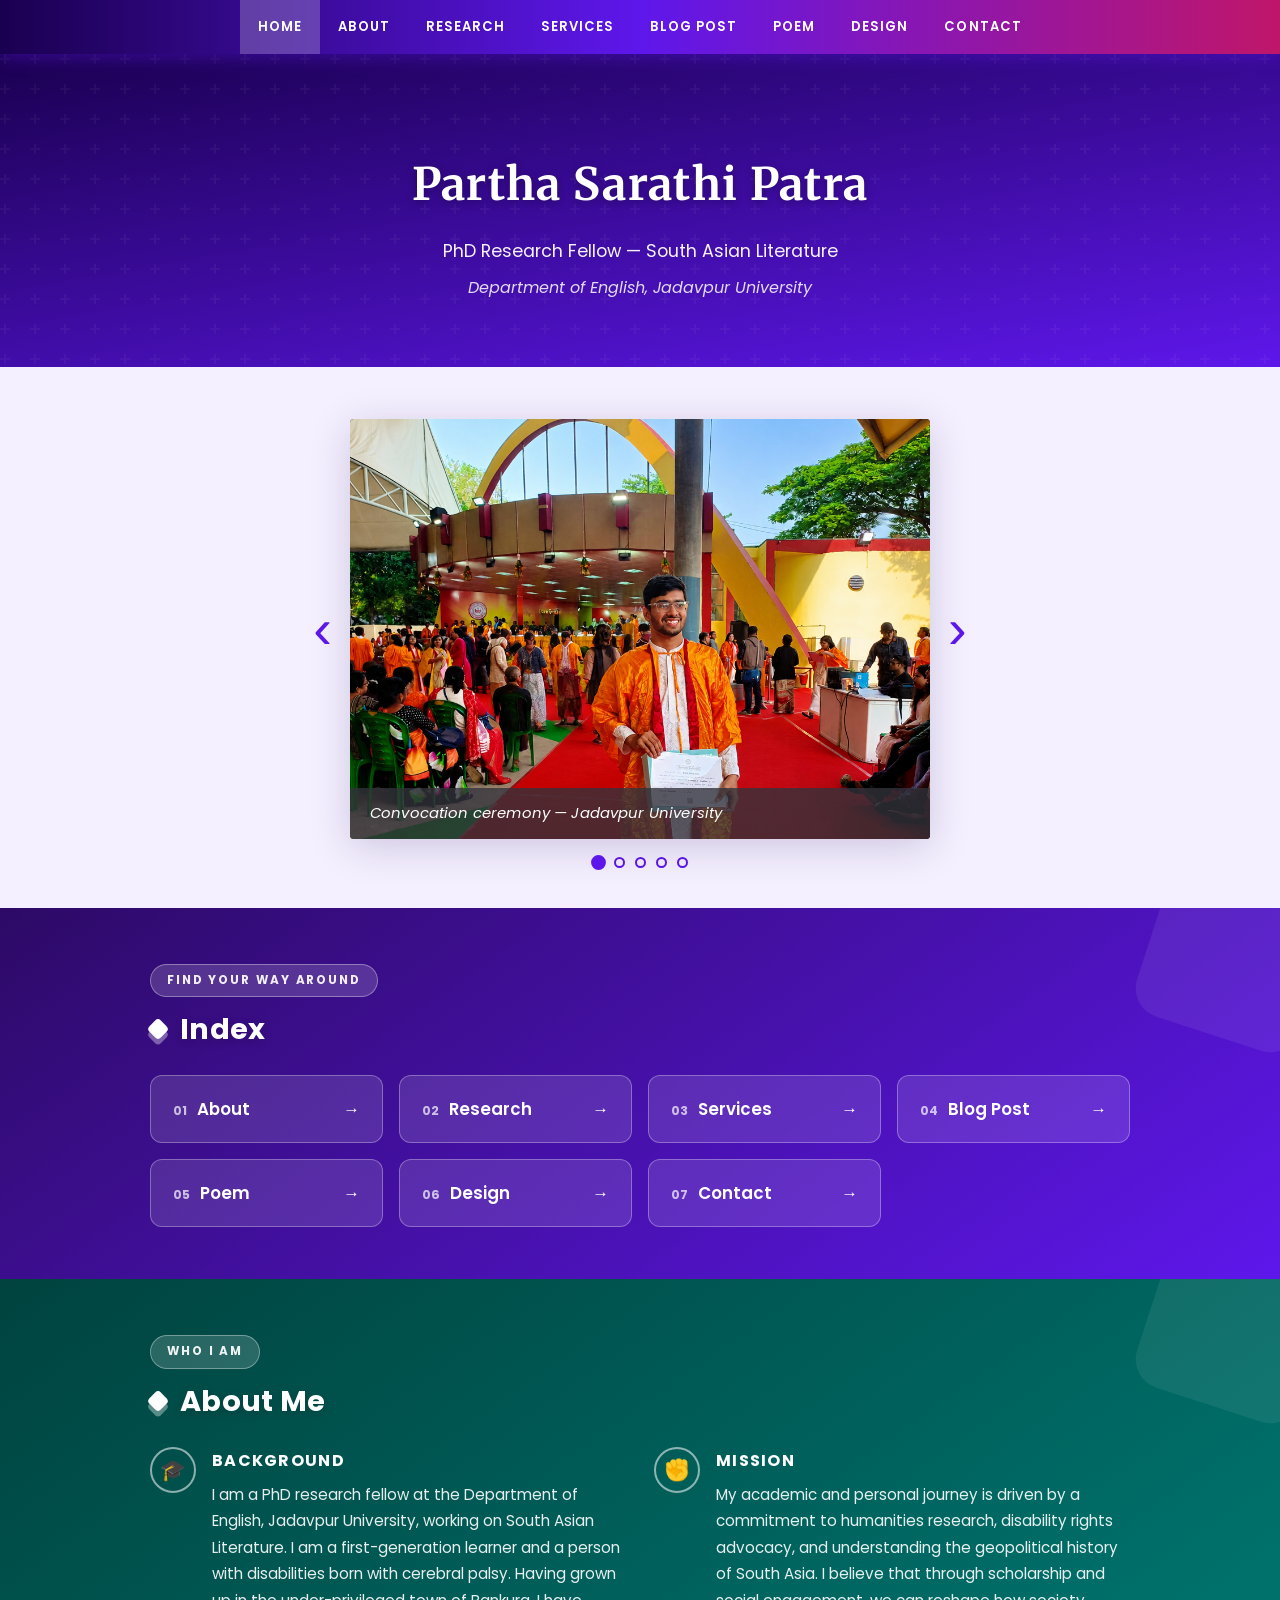
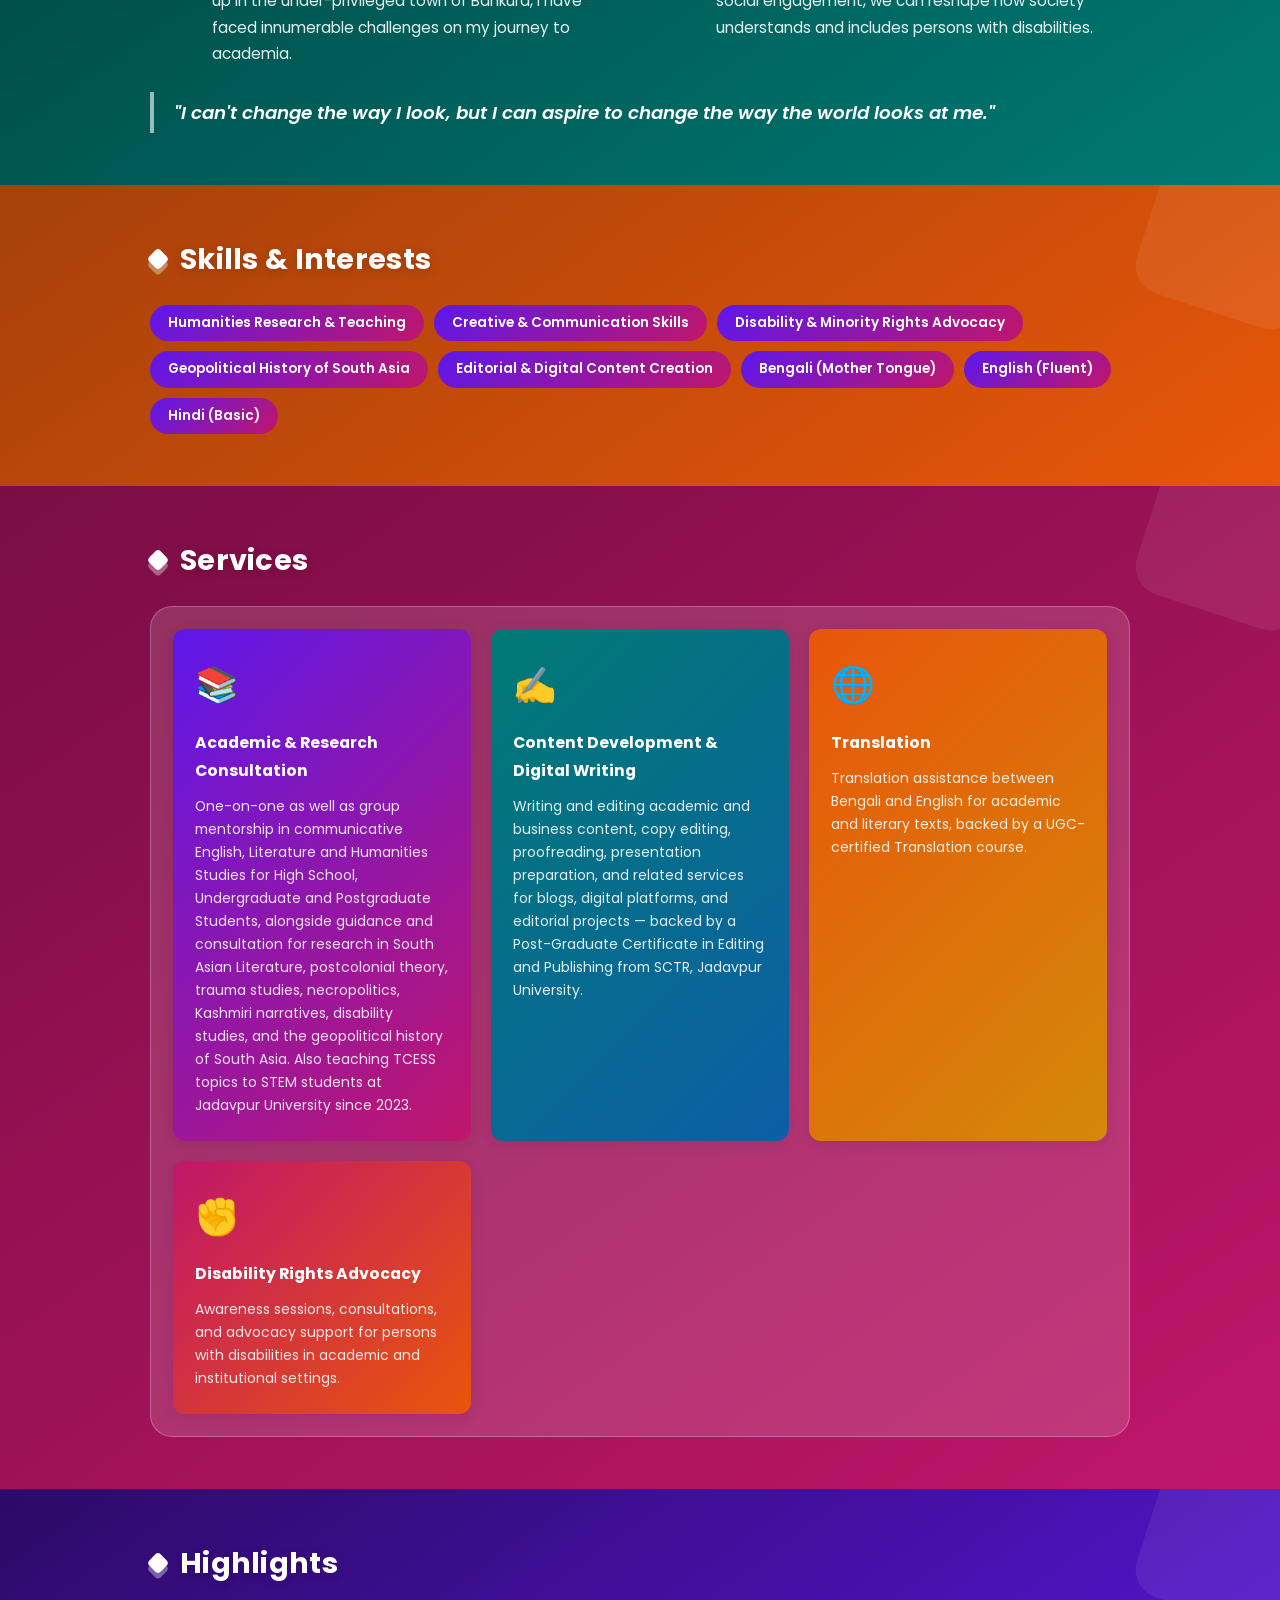
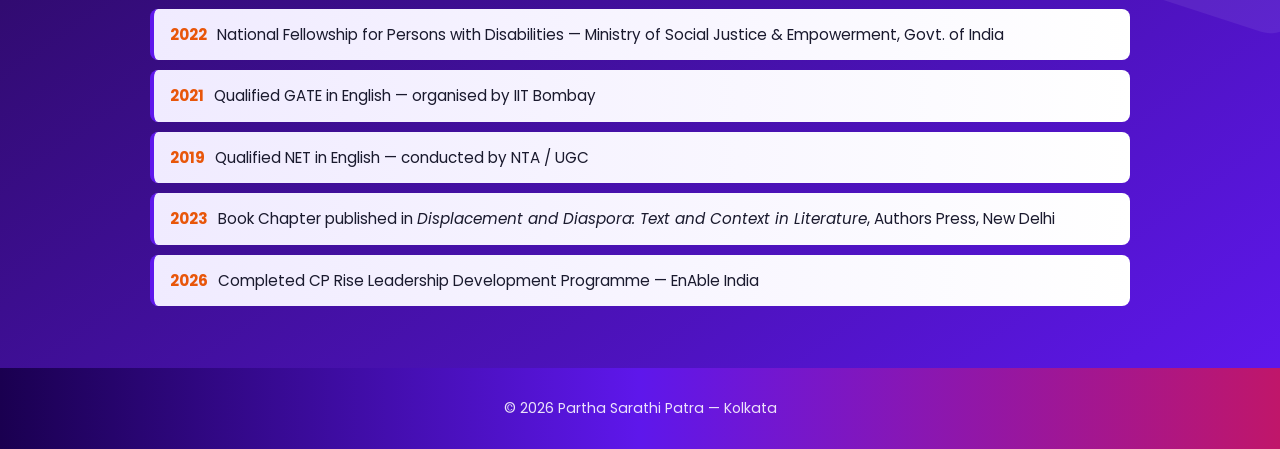
==== commit 49c92492: "Rename Blog/Newsletter to Blog Post, polish copy, swap tricycle video Rename "Blog / Newsletter" to " ====
--- a/index.html
+++ b/index.html
@@ -15,7 +15,7 @@
       <li><a href="about.html">About</a></li>
       <li><a href="research.html">Research</a></li>
       <li><a href="services.html">Services</a></li>
-      <li><a href="blogs.html">Blog / Newsletter</a></li>
+      <li><a href="blogs.html">Blog Post</a></li>
       <li><a href="poems.html">Poem</a></li>
       <li><a href="design.html">Design</a></li>
       <li><a href="contact.html">Contact</a></li>
@@ -108,7 +108,7 @@
         <a class="index-link" href="about.html"><span><span class="idx-no">01</span>About</span> &#8594;</a>
         <a class="index-link" href="research.html"><span><span class="idx-no">02</span>Research</span> &#8594;</a>
         <a class="index-link" href="services.html"><span><span class="idx-no">03</span>Services</span> &#8594;</a>
-        <a class="index-link" href="blogs.html"><span><span class="idx-no">04</span>Blog / Newsletter</span> &#8594;</a>
+        <a class="index-link" href="blogs.html"><span><span class="idx-no">04</span>Blog Post</span> &#8594;</a>
         <a class="index-link" href="poems.html"><span><span class="idx-no">05</span>Poem</span> &#8594;</a>
         <a class="index-link" href="design.html"><span><span class="idx-no">06</span>Design</span> &#8594;</a>
         <a class="index-link" href="contact.html"><span><span class="idx-no">07</span>Contact</span> &#8594;</a>
--- a/style.css
+++ b/style.css
@@ -1003,6 +1003,43 @@
   line-height: 1.7;
 }
 
+/* ===== BLOG CARD IMAGES ===== */
+.blog-card-image {
+  display: block;
+  width: 100%;
+  max-height: 460px;
+  object-fit: cover;
+  border-radius: 10px;
+  margin-bottom: 6px;
+}
+
+.blog-card-image.featured {
+  max-height: 640px;
+  object-fit: contain;
+  background: #111;
+}
+
+.blog-card-caption {
+  font-size: 0.78rem;
+  color: #888;
+  font-style: italic;
+  margin-bottom: 18px;
+}
+
+.blog-card-gallery {
+  display: grid;
+  grid-template-columns: 1fr 1fr;
+  gap: 10px;
+  margin-bottom: 18px;
+}
+
+.blog-card-gallery img {
+  width: 100%;
+  height: 220px;
+  object-fit: cover;
+  border-radius: 10px;
+}
+
 /* ===== NEWSLETTER BOX ===== */
 .newsletter-box {
   background: linear-gradient(135deg, #1a0050 0%, #5e17eb 50%, #c0166a 100%);
@@ -1222,4 +1259,6 @@
   .services-grid, .awards-felicitation-grid, .contact-tiles { grid-template-columns: 1fr; padding: 16px; }
   .timeline { padding: 24px 18px 6px 44px; }
   .icon-points { gap: 22px; }
-}
+  .blog-card-gallery { grid-template-columns: 1fr; }
+  .blog-card-gallery img { height: 260px; }
+}
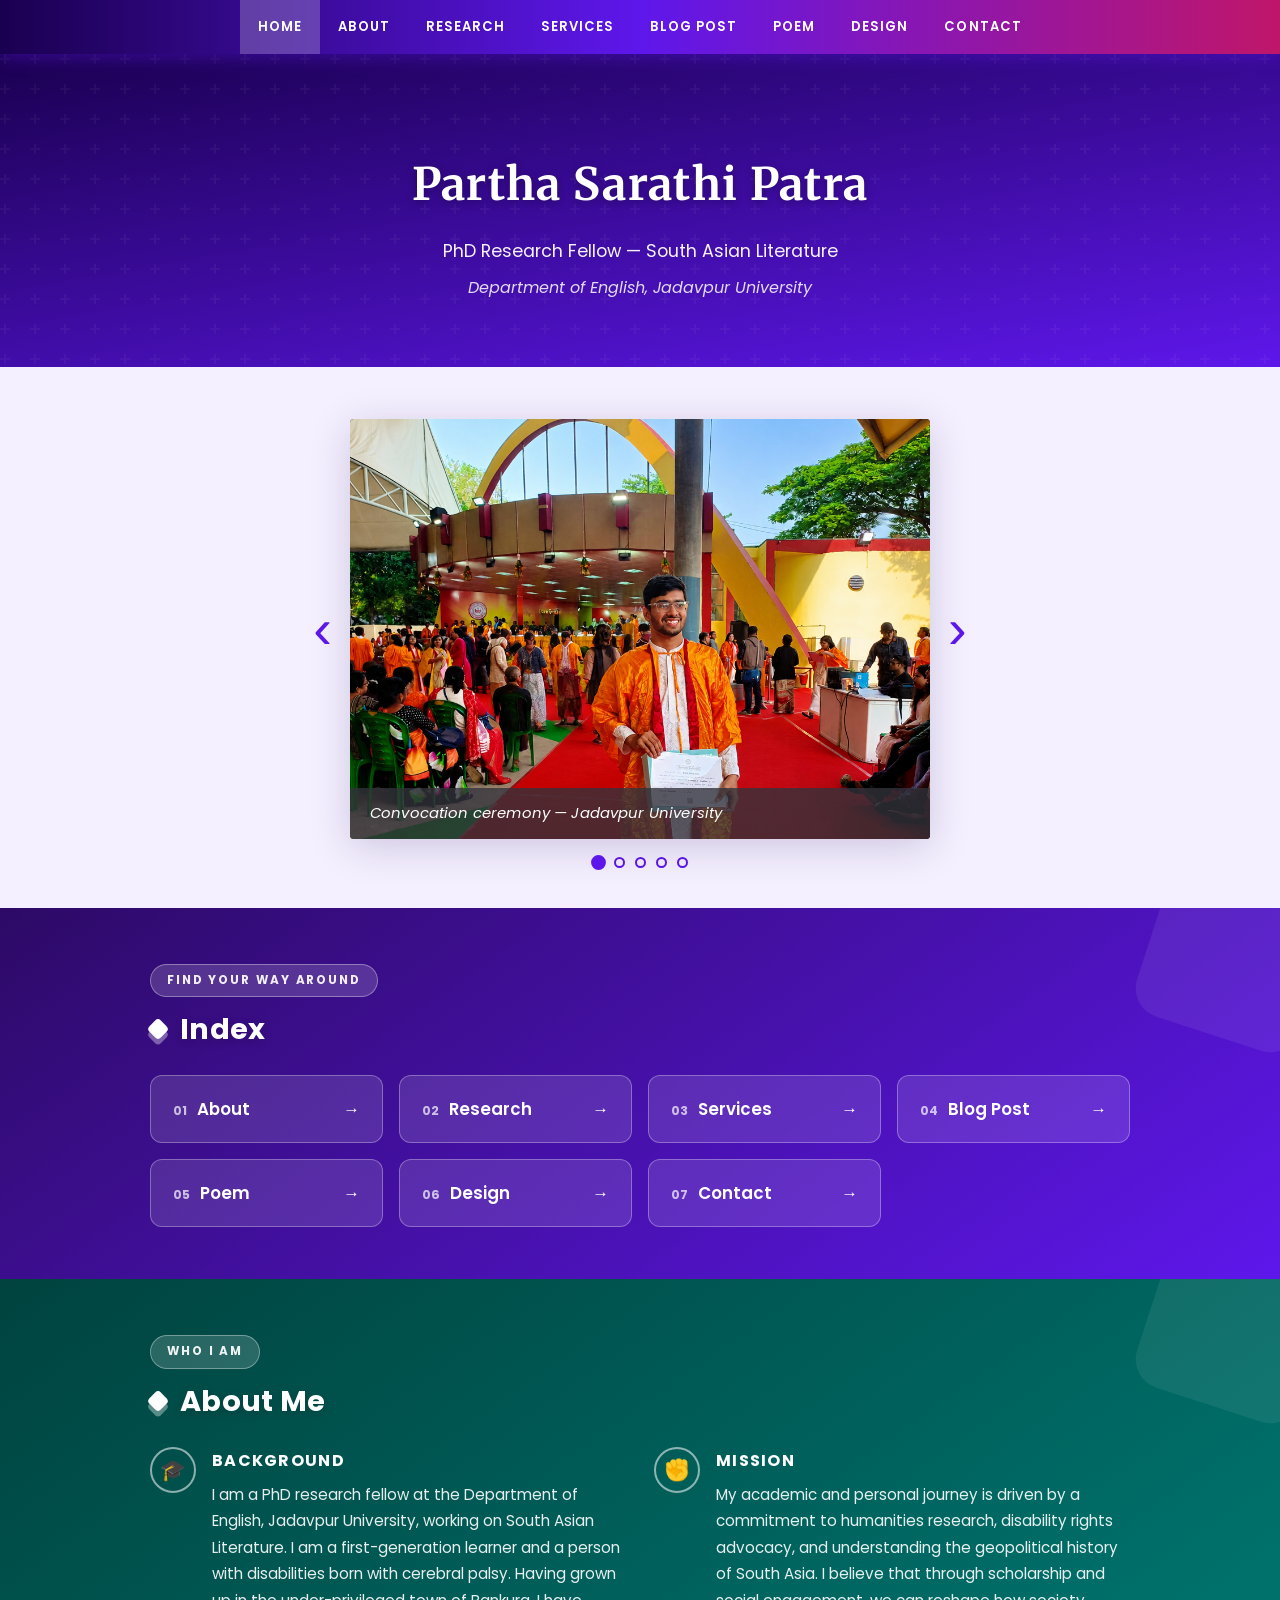
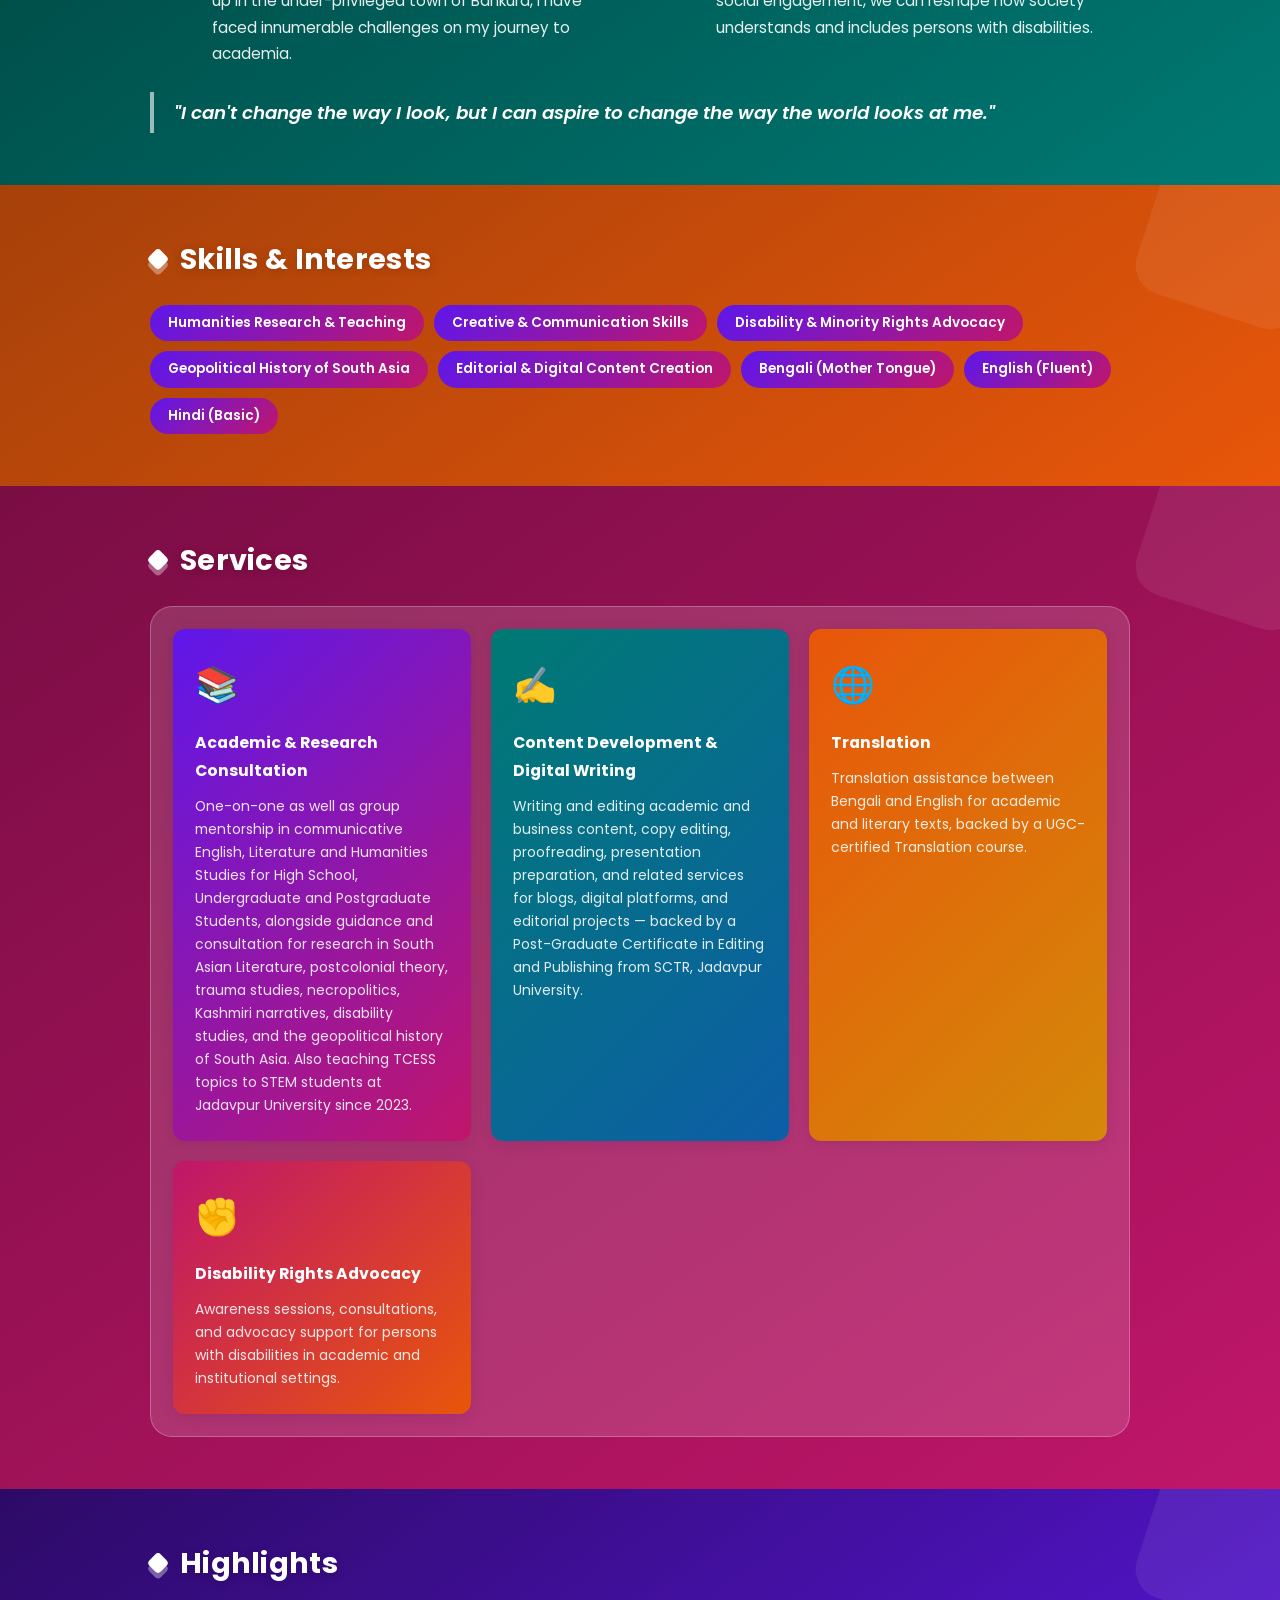
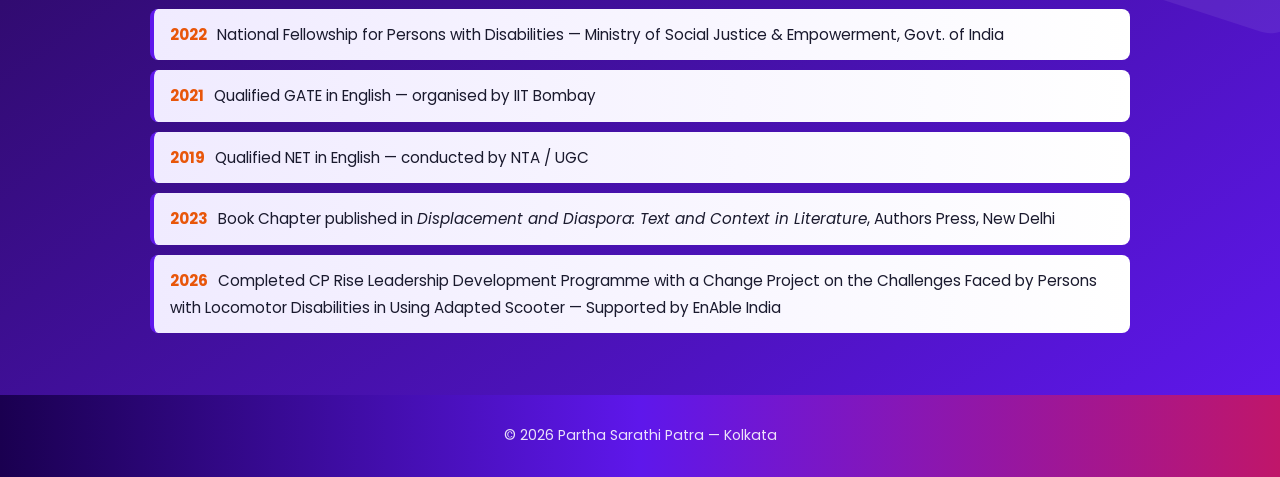
==== commit 1028aec3: "Expand CP Rise Leadership Programme highlight with Change Project detail Spell out the 2026 Highligh" ====
--- a/index.html
+++ b/index.html
@@ -221,7 +221,9 @@
         </li>
         <li>
           <span class="award-year">2026</span>
-          Completed CP Rise Leadership Development Programme — EnAble India
+          Completed CP Rise Leadership Development Programme with a Change Project on the
+          Challenges Faced by Persons with Locomotor Disabilities in Using Adapted Scooter
+          &mdash; Supported by EnAble India
         </li>
       </ul>
     </section>
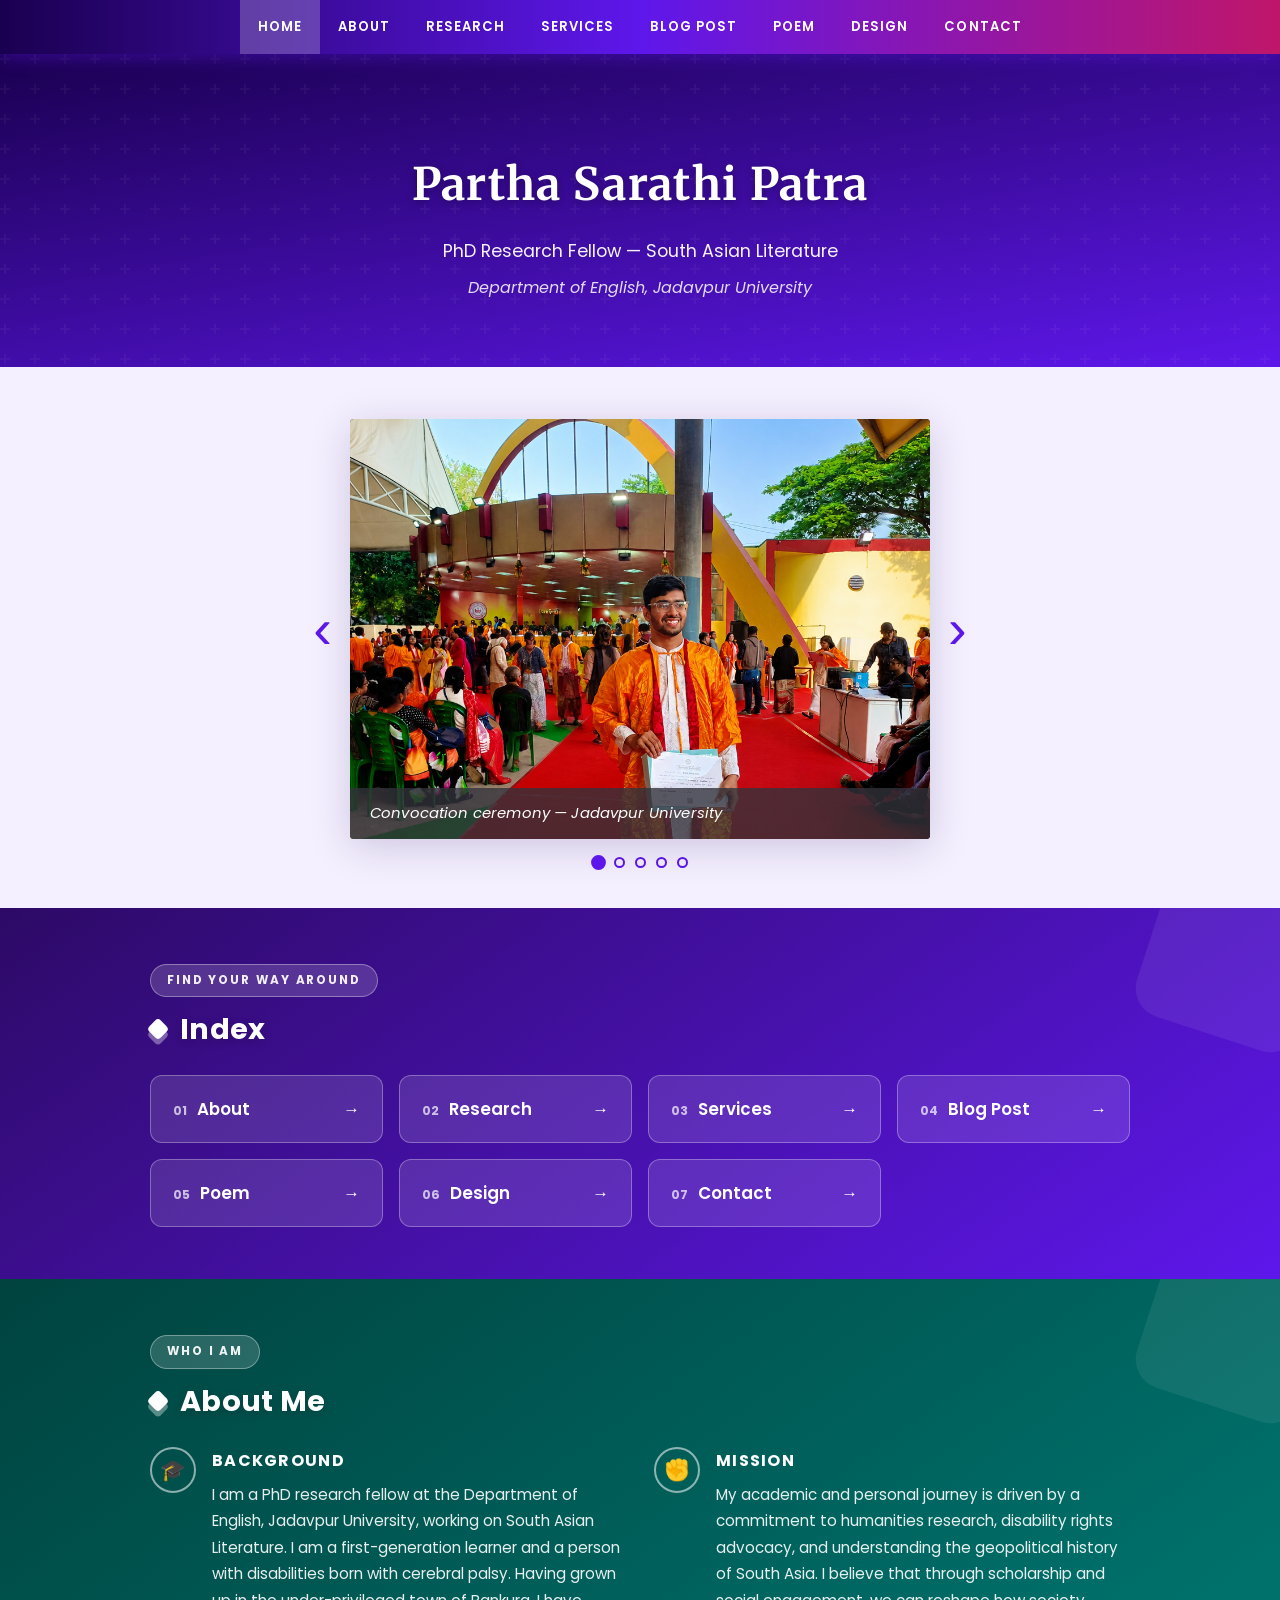
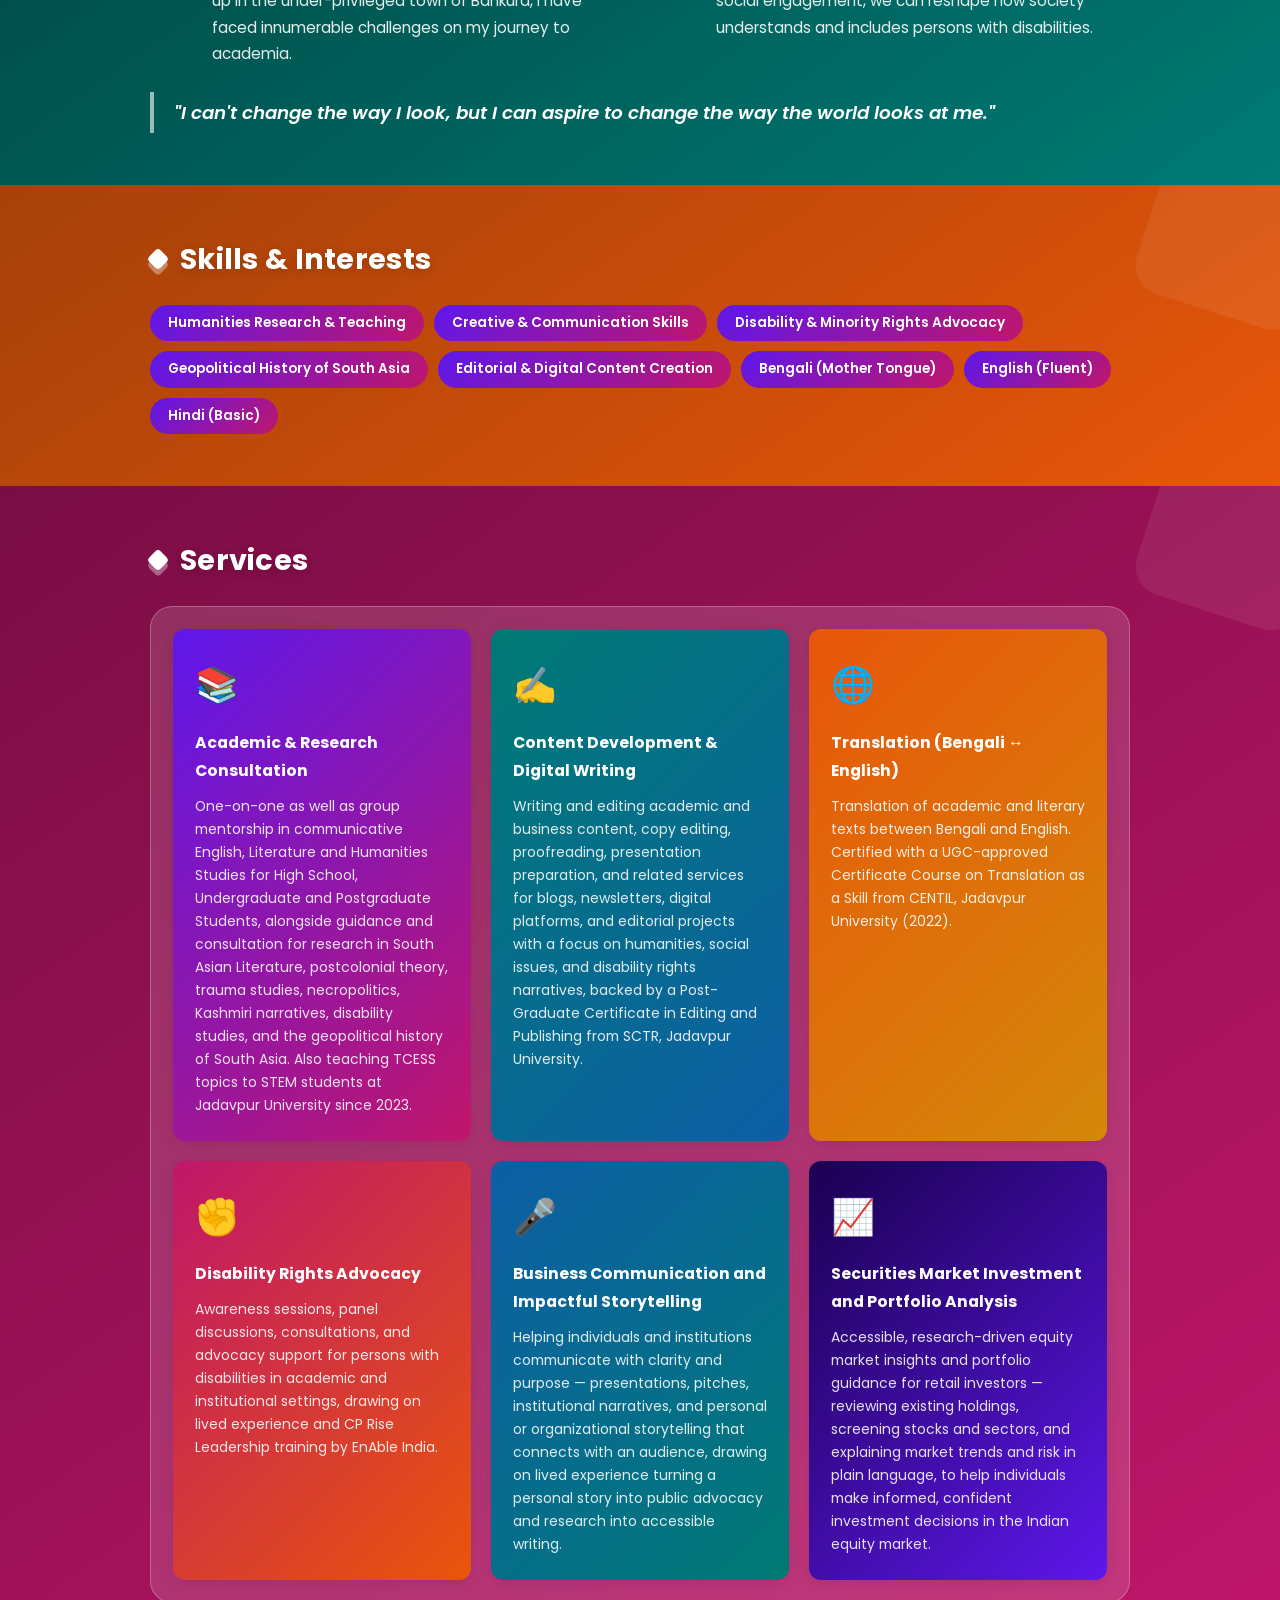
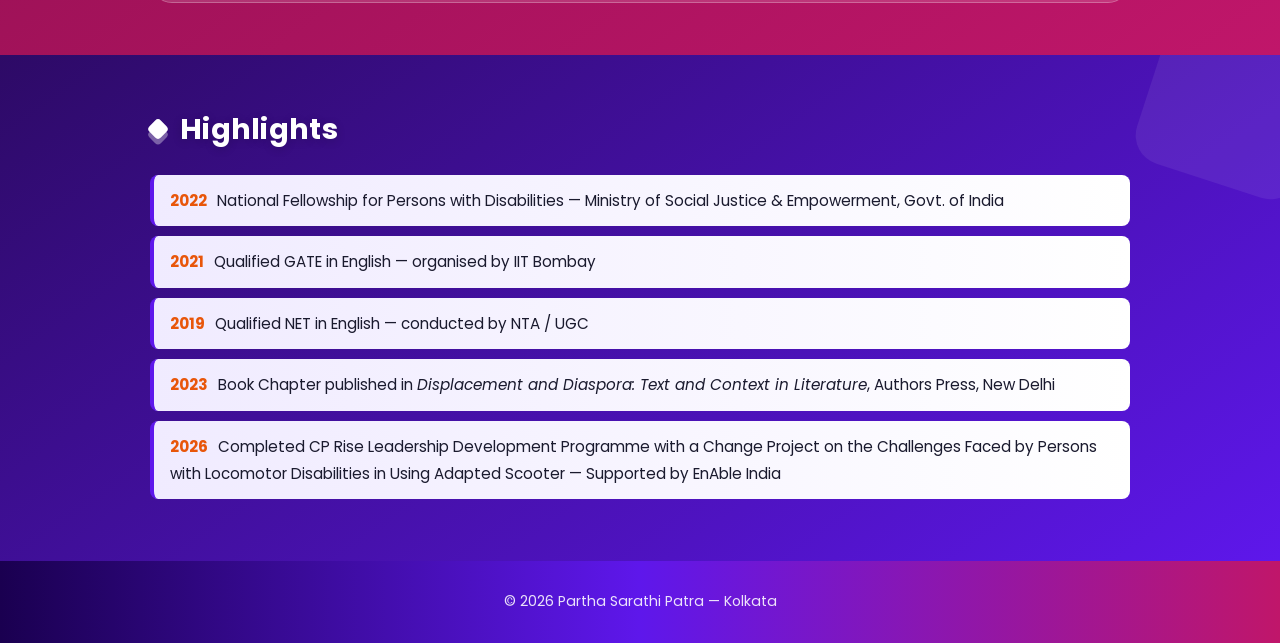
==== commit 95dfd709: "Sync home page Services cards with services page Co-Authored-By: Claude Opus 5.5 <noreply@anthropic." ====
--- a/index.html
+++ b/index.html
@@ -175,25 +175,68 @@
         <div class="service-card">
           <div class="service-icon">&#128218;</div>
           <h3>Academic &amp; Research Consultation</h3>
-          <p>One-on-one as well as group mentorship in communicative English, Literature and Humanities Studies for High School, Undergraduate and Postgraduate Students, alongside guidance and consultation for research in South Asian Literature, postcolonial theory, trauma studies, necropolitics, Kashmiri narratives, disability studies, and the geopolitical history of South Asia. Also teaching TCESS topics to STEM students at Jadavpur University since 2023.</p>
+          <p>
+            One-on-one as well as group mentorship in communicative English, Literature and
+            Humanities Studies for High School, Undergraduate and Postgraduate Students,
+            alongside guidance and consultation for research in South Asian Literature,
+            postcolonial theory, trauma studies, necropolitics, Kashmiri narratives,
+            disability studies, and the geopolitical history of South Asia.
+            Also teaching TCESS topics to STEM students at Jadavpur University since 2023.
+          </p>
         </div>
 
         <div class="service-card">
           <div class="service-icon">&#9997;</div>
           <h3>Content Development &amp; Digital Writing</h3>
-          <p>Writing and editing academic and business content, copy editing, proofreading, presentation preparation, and related services for blogs, digital platforms, and editorial projects — backed by a Post-Graduate Certificate in Editing and Publishing from SCTR, Jadavpur University.</p>
+          <p>
+            Writing and editing academic and business content, copy editing, proofreading,
+            presentation preparation, and related services for blogs, newsletters, digital
+            platforms, and editorial projects with a focus on humanities, social issues, and
+            disability rights narratives, backed by a Post-Graduate Certificate in Editing
+            and Publishing from SCTR, Jadavpur University.
+          </p>
         </div>
 
         <div class="service-card">
           <div class="service-icon">&#127760;</div>
-          <h3>Translation</h3>
-          <p>Translation assistance between Bengali and English for academic and literary texts, backed by a UGC-certified Translation course.</p>
+          <h3>Translation (Bengali &#8596; English)</h3>
+          <p>
+            Translation of academic and literary texts between Bengali and English.
+            Certified with a UGC-approved Certificate Course on Translation as a Skill
+            from CENTIL, Jadavpur University (2022).
+          </p>
         </div>
 
         <div class="service-card">
           <div class="service-icon">&#9994;</div>
           <h3>Disability Rights Advocacy</h3>
-          <p>Awareness sessions, consultations, and advocacy support for persons with disabilities in academic and institutional settings.</p>
+          <p>
+            Awareness sessions, panel discussions, consultations, and advocacy support for
+            persons with disabilities in academic and institutional settings, drawing on
+            lived experience and CP Rise Leadership training by EnAble India.
+          </p>
+        </div>
+
+        <div class="service-card">
+          <div class="service-icon">&#127908;</div>
+          <h3>Business Communication and Impactful Storytelling</h3>
+          <p>
+            Helping individuals and institutions communicate with clarity and purpose &mdash;
+            presentations, pitches, institutional narratives, and personal or organizational
+            storytelling that connects with an audience, drawing on lived experience turning
+            a personal story into public advocacy and research into accessible writing.
+          </p>
+        </div>
+
+        <div class="service-card">
+          <div class="service-icon">&#128200;</div>
+          <h3>Securities Market Investment and Portfolio Analysis</h3>
+          <p>
+            Accessible, research-driven equity market insights and portfolio guidance for
+            retail investors &mdash; reviewing existing holdings, screening stocks and sectors,
+            and explaining market trends and risk in plain language, to help individuals make
+            informed, confident investment decisions in the Indian equity market.
+          </p>
         </div>
 
       </div>
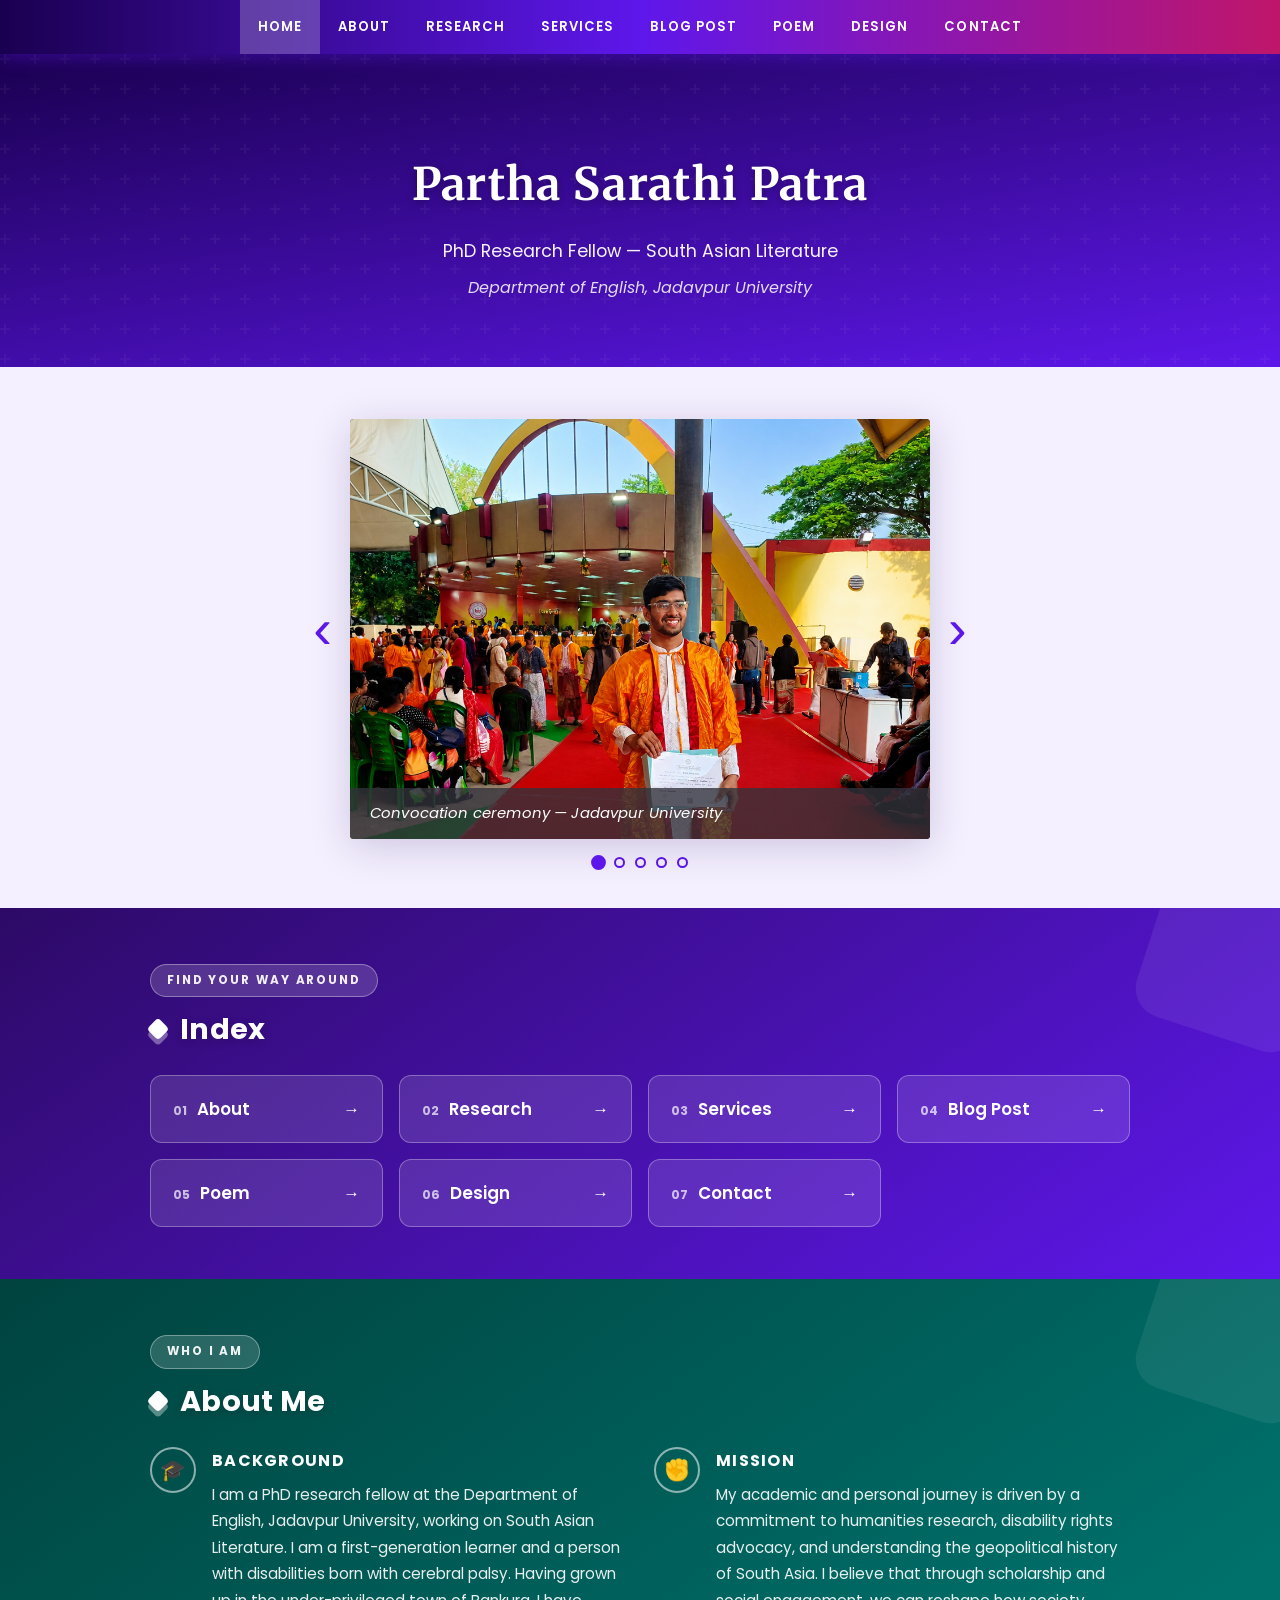
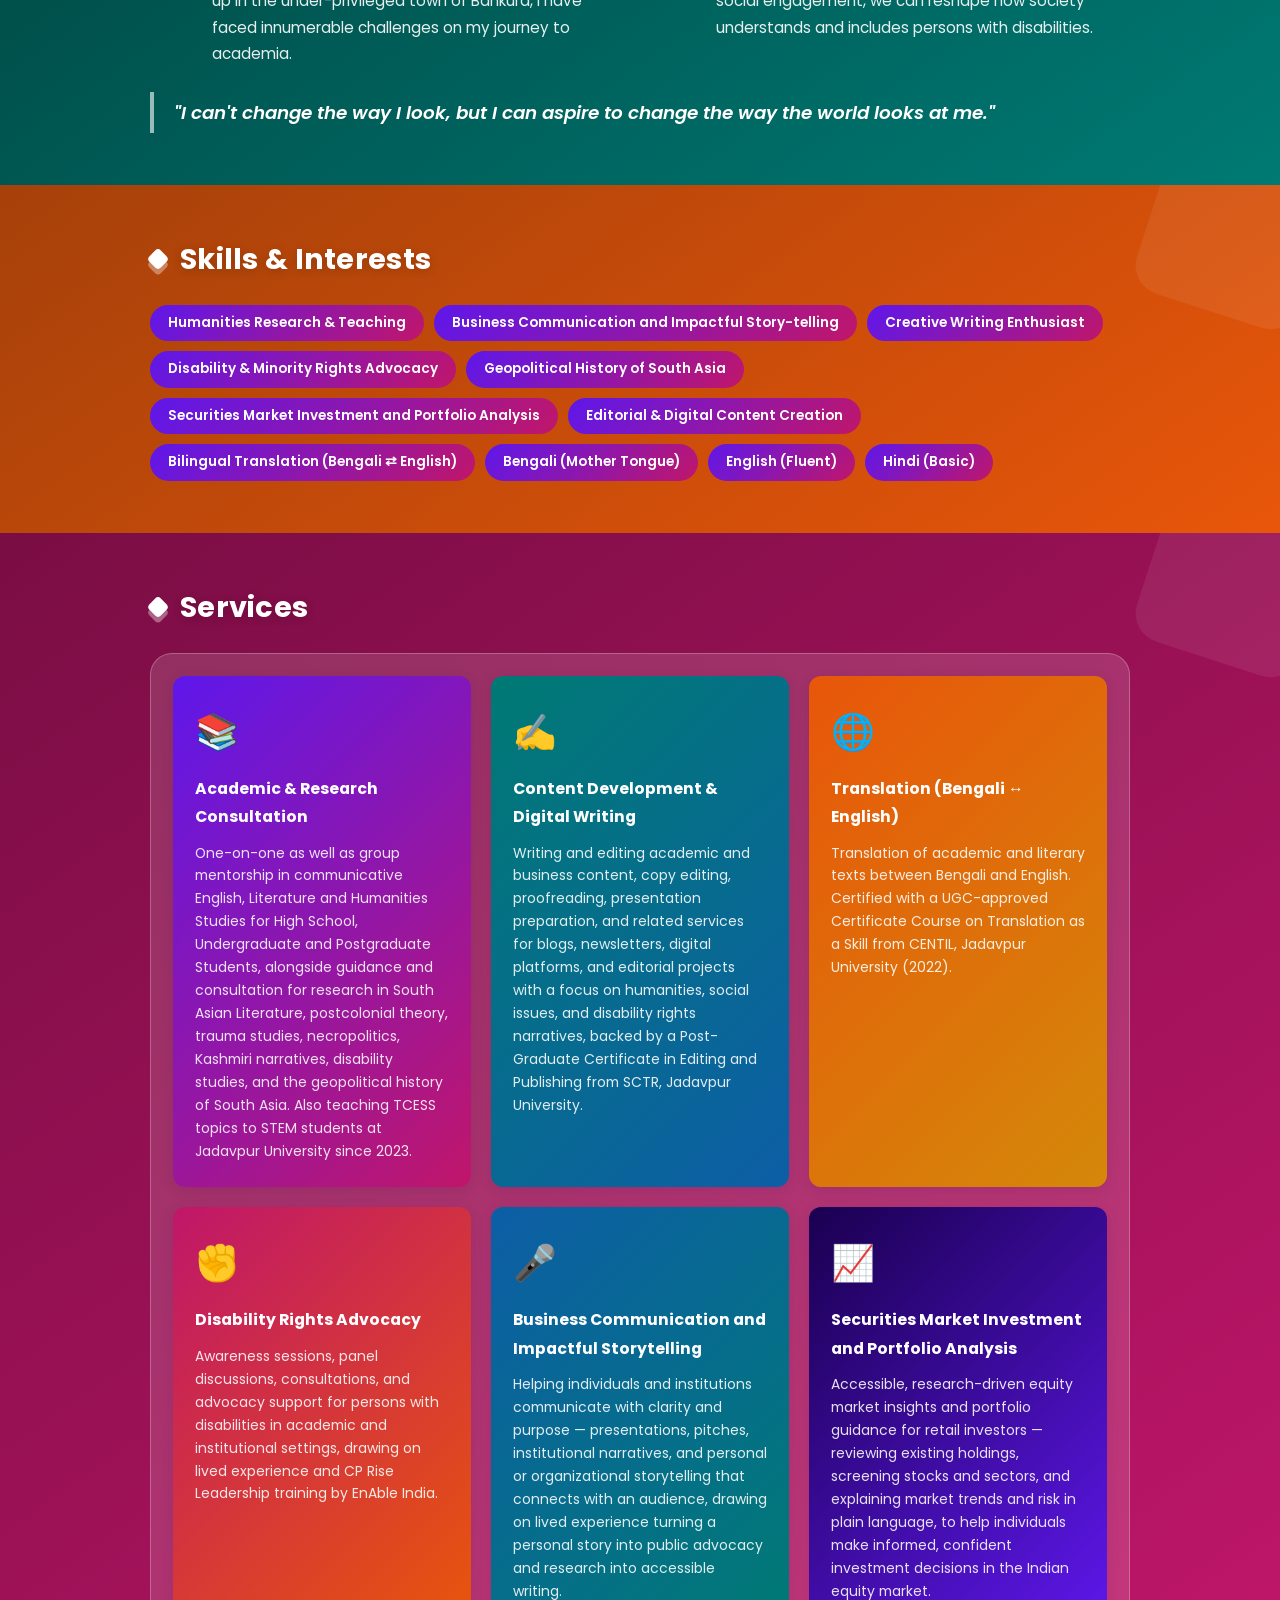
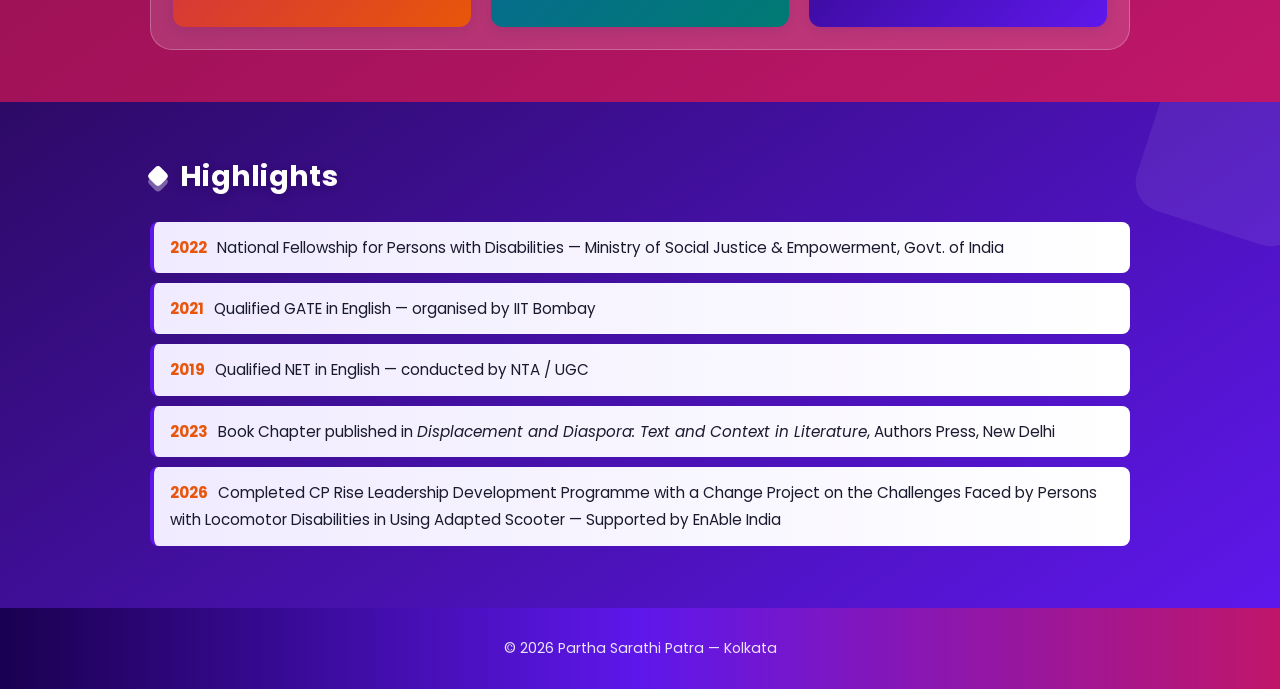
==== commit 3ae18c24: "Sync Skills & Interests between home and about pages Co-Authored-By: Claude Opus 5.5 <noreply@anthro" ====
--- a/index.html
+++ b/index.html
@@ -157,10 +157,13 @@
       <h2 class="section-title">Skills &amp; Interests</h2>
       <div class="skills-grid">
         <span class="skill-tag">Humanities Research &amp; Teaching</span>
-        <span class="skill-tag">Creative &amp; Communication Skills</span>
+        <span class="skill-tag">Business Communication and Impactful Story-telling</span>
+        <span class="skill-tag">Creative Writing Enthusiast</span>
         <span class="skill-tag">Disability &amp; Minority Rights Advocacy</span>
         <span class="skill-tag">Geopolitical History of South Asia</span>
+        <span class="skill-tag">Securities Market Investment and Portfolio Analysis</span>
         <span class="skill-tag">Editorial &amp; Digital Content Creation</span>
+        <span class="skill-tag">Bilingual Translation (Bengali &#8644; English)</span>
         <span class="skill-tag">Bengali (Mother Tongue)</span>
         <span class="skill-tag">English (Fluent)</span>
         <span class="skill-tag">Hindi (Basic)</span>
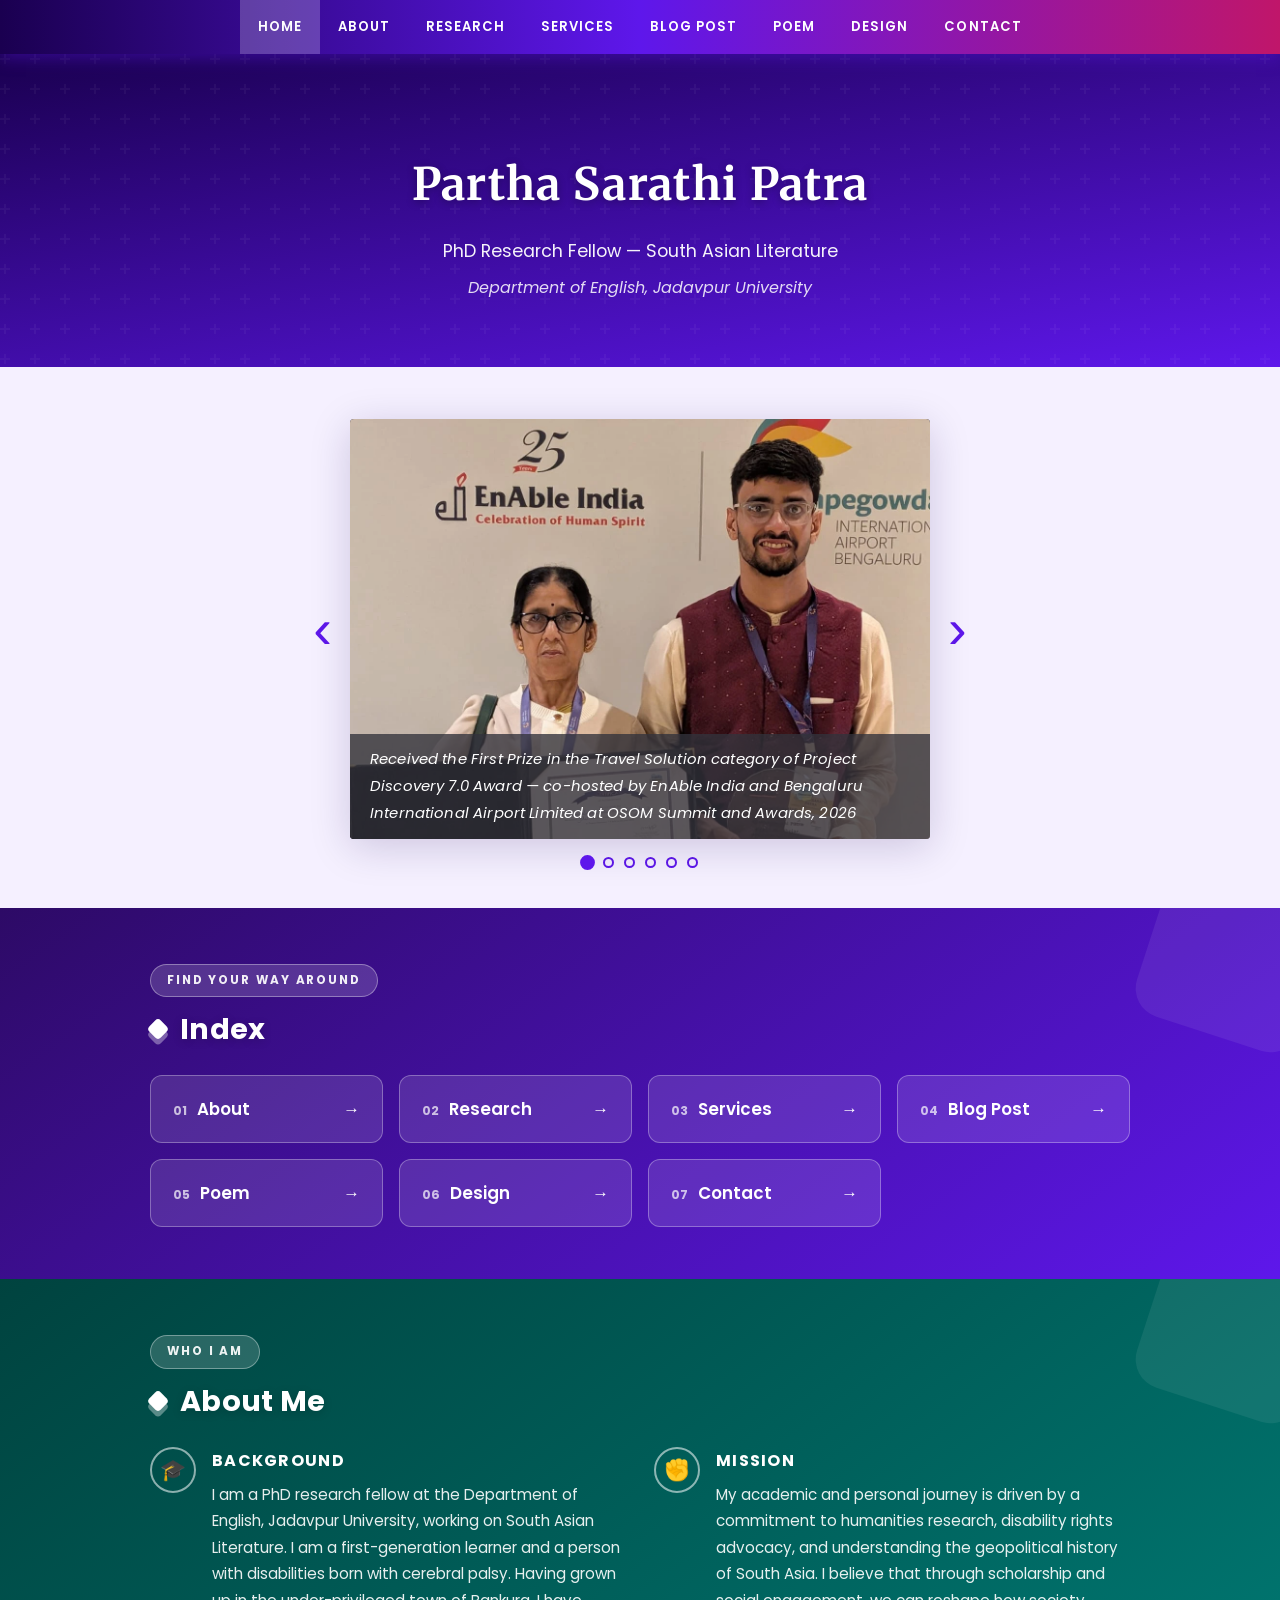
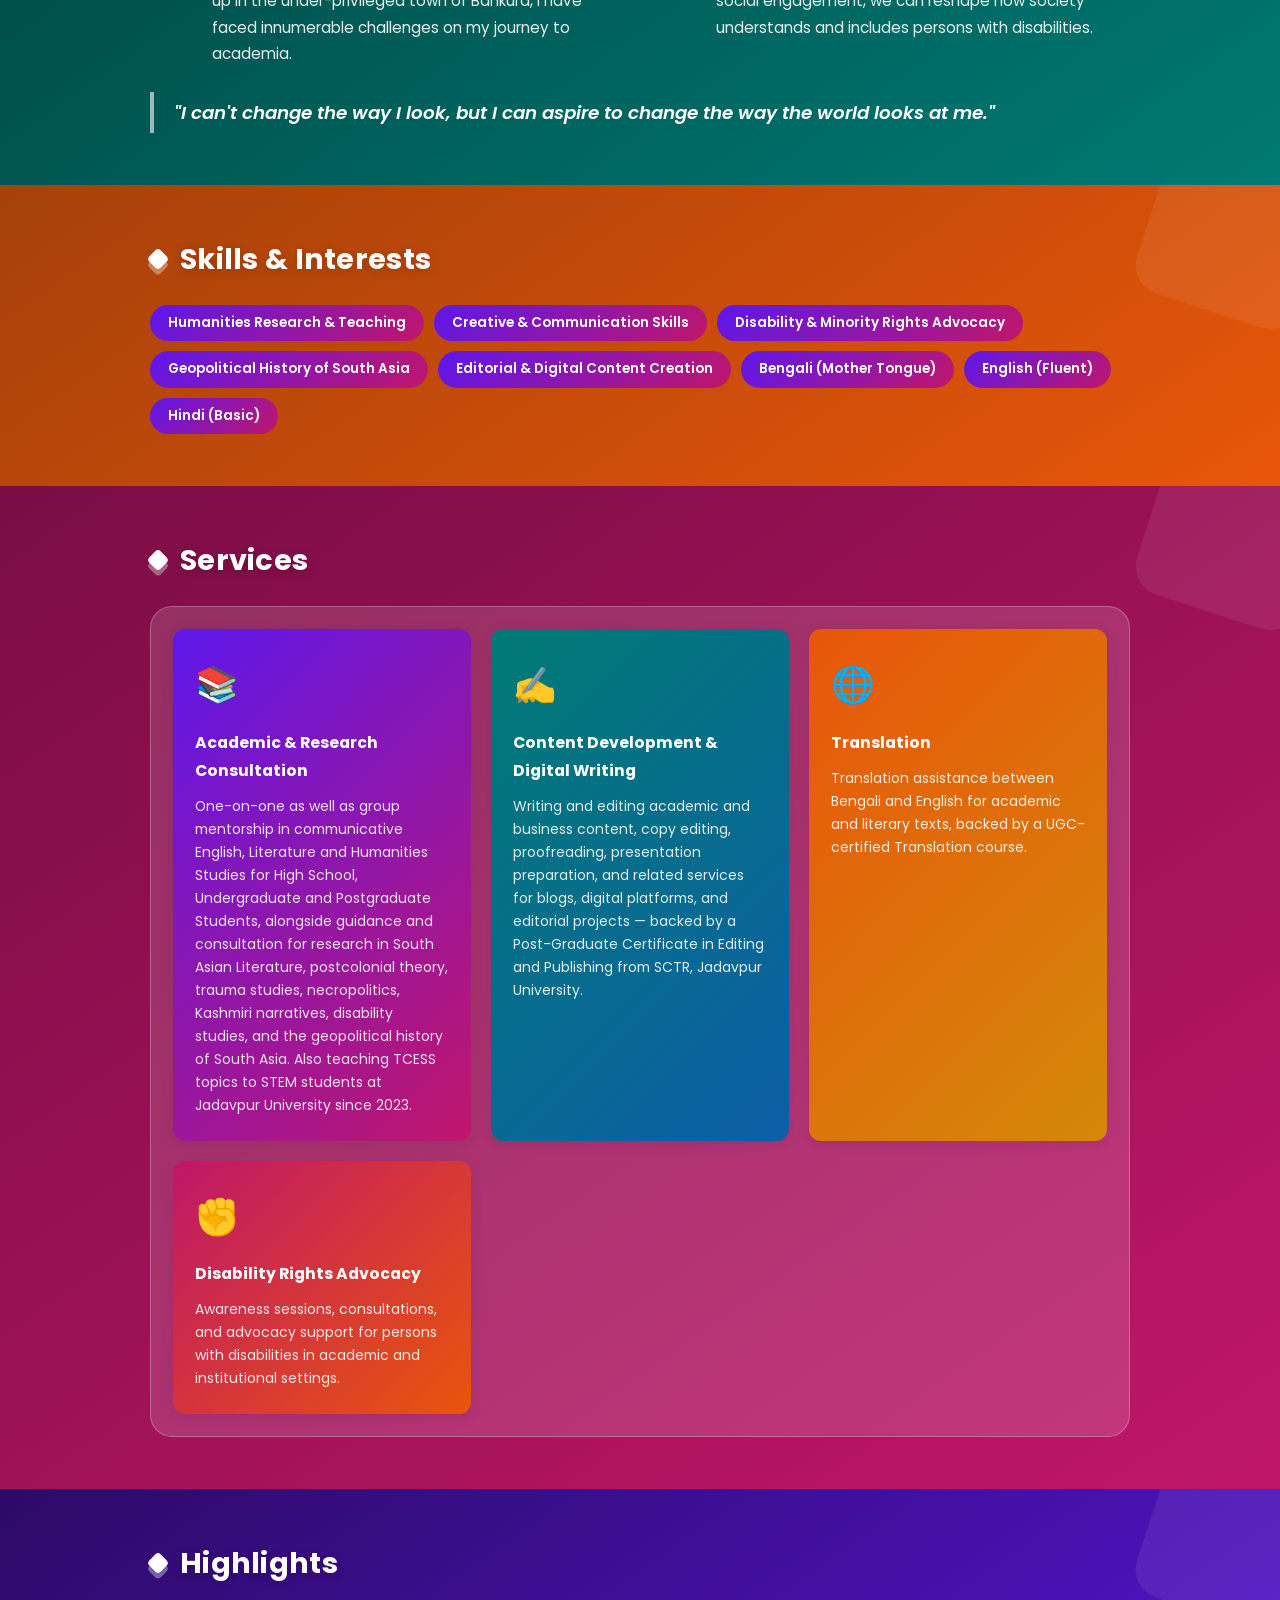
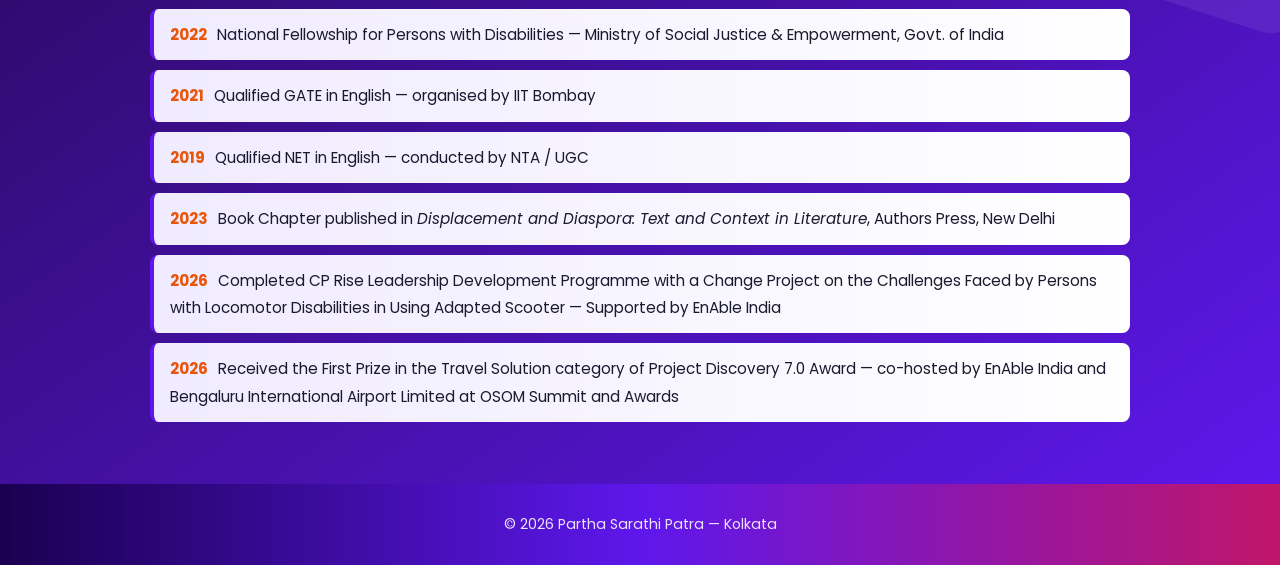
==== commit 0f7a1795: "Add Project Discovery 7.0 award photo and Highlights entry Co-Authored-By: Claude Sonnet 5 <noreply@" ====
--- a/index.html
+++ b/index.html
@@ -40,6 +40,11 @@
       <div class="rslider-stage">
 
         <div class="rslide active">
+          <img src="gallery-6.webp" alt="Received the First Prize in the Travel Solution category of Project Discovery 7.0 Award — co-hosted by EnAble India and Bengaluru International Airport Limited at OSOM Summit and Awards, 2026" />
+          <div class="rslide-caption">Received the First Prize in the Travel Solution category of Project Discovery 7.0 Award — co-hosted by EnAble India and Bengaluru International Airport Limited at OSOM Summit and Awards, 2026</div>
+        </div>
+
+        <div class="rslide">
           <img src="gallery-2.png" alt="Convocation ceremony — Jadavpur University" />
           <div class="rslide-caption">Convocation ceremony — Jadavpur University</div>
         </div>
@@ -78,11 +83,12 @@
       <button class="rsdot" onclick="rsGoTo(2)" aria-label="Slide 3"></button>
       <button class="rsdot" onclick="rsGoTo(3)" aria-label="Slide 4"></button>
       <button class="rsdot" onclick="rsGoTo(4)" aria-label="Slide 5"></button>
+      <button class="rsdot" onclick="rsGoTo(5)" aria-label="Slide 6"></button>
     </div>
   </section>
 
   <script>
-    let rsIdx = 0, rsTotal = 5;
+    let rsIdx = 0, rsTotal = 6;
     let rsTimer = setInterval(() => rsMove(1), 5000);
 
     function rsGoTo(n) {
@@ -157,13 +163,10 @@
       <h2 class="section-title">Skills &amp; Interests</h2>
       <div class="skills-grid">
         <span class="skill-tag">Humanities Research &amp; Teaching</span>
-        <span class="skill-tag">Business Communication and Impactful Story-telling</span>
-        <span class="skill-tag">Creative Writing Enthusiast</span>
+        <span class="skill-tag">Creative &amp; Communication Skills</span>
         <span class="skill-tag">Disability &amp; Minority Rights Advocacy</span>
         <span class="skill-tag">Geopolitical History of South Asia</span>
-        <span class="skill-tag">Securities Market Investment and Portfolio Analysis</span>
         <span class="skill-tag">Editorial &amp; Digital Content Creation</span>
-        <span class="skill-tag">Bilingual Translation (Bengali &#8644; English)</span>
         <span class="skill-tag">Bengali (Mother Tongue)</span>
         <span class="skill-tag">English (Fluent)</span>
         <span class="skill-tag">Hindi (Basic)</span>
@@ -178,68 +181,25 @@
         <div class="service-card">
           <div class="service-icon">&#128218;</div>
           <h3>Academic &amp; Research Consultation</h3>
-          <p>
-            One-on-one as well as group mentorship in communicative English, Literature and
-            Humanities Studies for High School, Undergraduate and Postgraduate Students,
-            alongside guidance and consultation for research in South Asian Literature,
-            postcolonial theory, trauma studies, necropolitics, Kashmiri narratives,
-            disability studies, and the geopolitical history of South Asia.
-            Also teaching TCESS topics to STEM students at Jadavpur University since 2023.
-          </p>
+          <p>One-on-one as well as group mentorship in communicative English, Literature and Humanities Studies for High School, Undergraduate and Postgraduate Students, alongside guidance and consultation for research in South Asian Literature, postcolonial theory, trauma studies, necropolitics, Kashmiri narratives, disability studies, and the geopolitical history of South Asia. Also teaching TCESS topics to STEM students at Jadavpur University since 2023.</p>
         </div>
 
         <div class="service-card">
           <div class="service-icon">&#9997;</div>
           <h3>Content Development &amp; Digital Writing</h3>
-          <p>
-            Writing and editing academic and business content, copy editing, proofreading,
-            presentation preparation, and related services for blogs, newsletters, digital
-            platforms, and editorial projects with a focus on humanities, social issues, and
-            disability rights narratives, backed by a Post-Graduate Certificate in Editing
-            and Publishing from SCTR, Jadavpur University.
-          </p>
+          <p>Writing and editing academic and business content, copy editing, proofreading, presentation preparation, and related services for blogs, digital platforms, and editorial projects — backed by a Post-Graduate Certificate in Editing and Publishing from SCTR, Jadavpur University.</p>
         </div>
 
         <div class="service-card">
           <div class="service-icon">&#127760;</div>
-          <h3>Translation (Bengali &#8596; English)</h3>
-          <p>
-            Translation of academic and literary texts between Bengali and English.
-            Certified with a UGC-approved Certificate Course on Translation as a Skill
-            from CENTIL, Jadavpur University (2022).
-          </p>
+          <h3>Translation</h3>
+          <p>Translation assistance between Bengali and English for academic and literary texts, backed by a UGC-certified Translation course.</p>
         </div>
 
         <div class="service-card">
           <div class="service-icon">&#9994;</div>
           <h3>Disability Rights Advocacy</h3>
-          <p>
-            Awareness sessions, panel discussions, consultations, and advocacy support for
-            persons with disabilities in academic and institutional settings, drawing on
-            lived experience and CP Rise Leadership training by EnAble India.
-          </p>
-        </div>
-
-        <div class="service-card">
-          <div class="service-icon">&#127908;</div>
-          <h3>Business Communication and Impactful Storytelling</h3>
-          <p>
-            Helping individuals and institutions communicate with clarity and purpose &mdash;
-            presentations, pitches, institutional narratives, and personal or organizational
-            storytelling that connects with an audience, drawing on lived experience turning
-            a personal story into public advocacy and research into accessible writing.
-          </p>
-        </div>
-
-        <div class="service-card">
-          <div class="service-icon">&#128200;</div>
-          <h3>Securities Market Investment and Portfolio Analysis</h3>
-          <p>
-            Accessible, research-driven equity market insights and portfolio guidance for
-            retail investors &mdash; reviewing existing holdings, screening stocks and sectors,
-            and explaining market trends and risk in plain language, to help individuals make
-            informed, confident investment decisions in the Indian equity market.
-          </p>
+          <p>Awareness sessions, consultations, and advocacy support for persons with disabilities in academic and institutional settings.</p>
         </div>
 
       </div>
@@ -271,6 +231,11 @@
           Challenges Faced by Persons with Locomotor Disabilities in Using Adapted Scooter
           &mdash; Supported by EnAble India
         </li>
+        <li>
+          <span class="award-year">2026</span>
+          Received the First Prize in the Travel Solution category of Project Discovery 7.0 Award
+          &mdash; co-hosted by EnAble India and Bengaluru International Airport Limited at OSOM Summit and Awards
+        </li>
       </ul>
     </section>
 
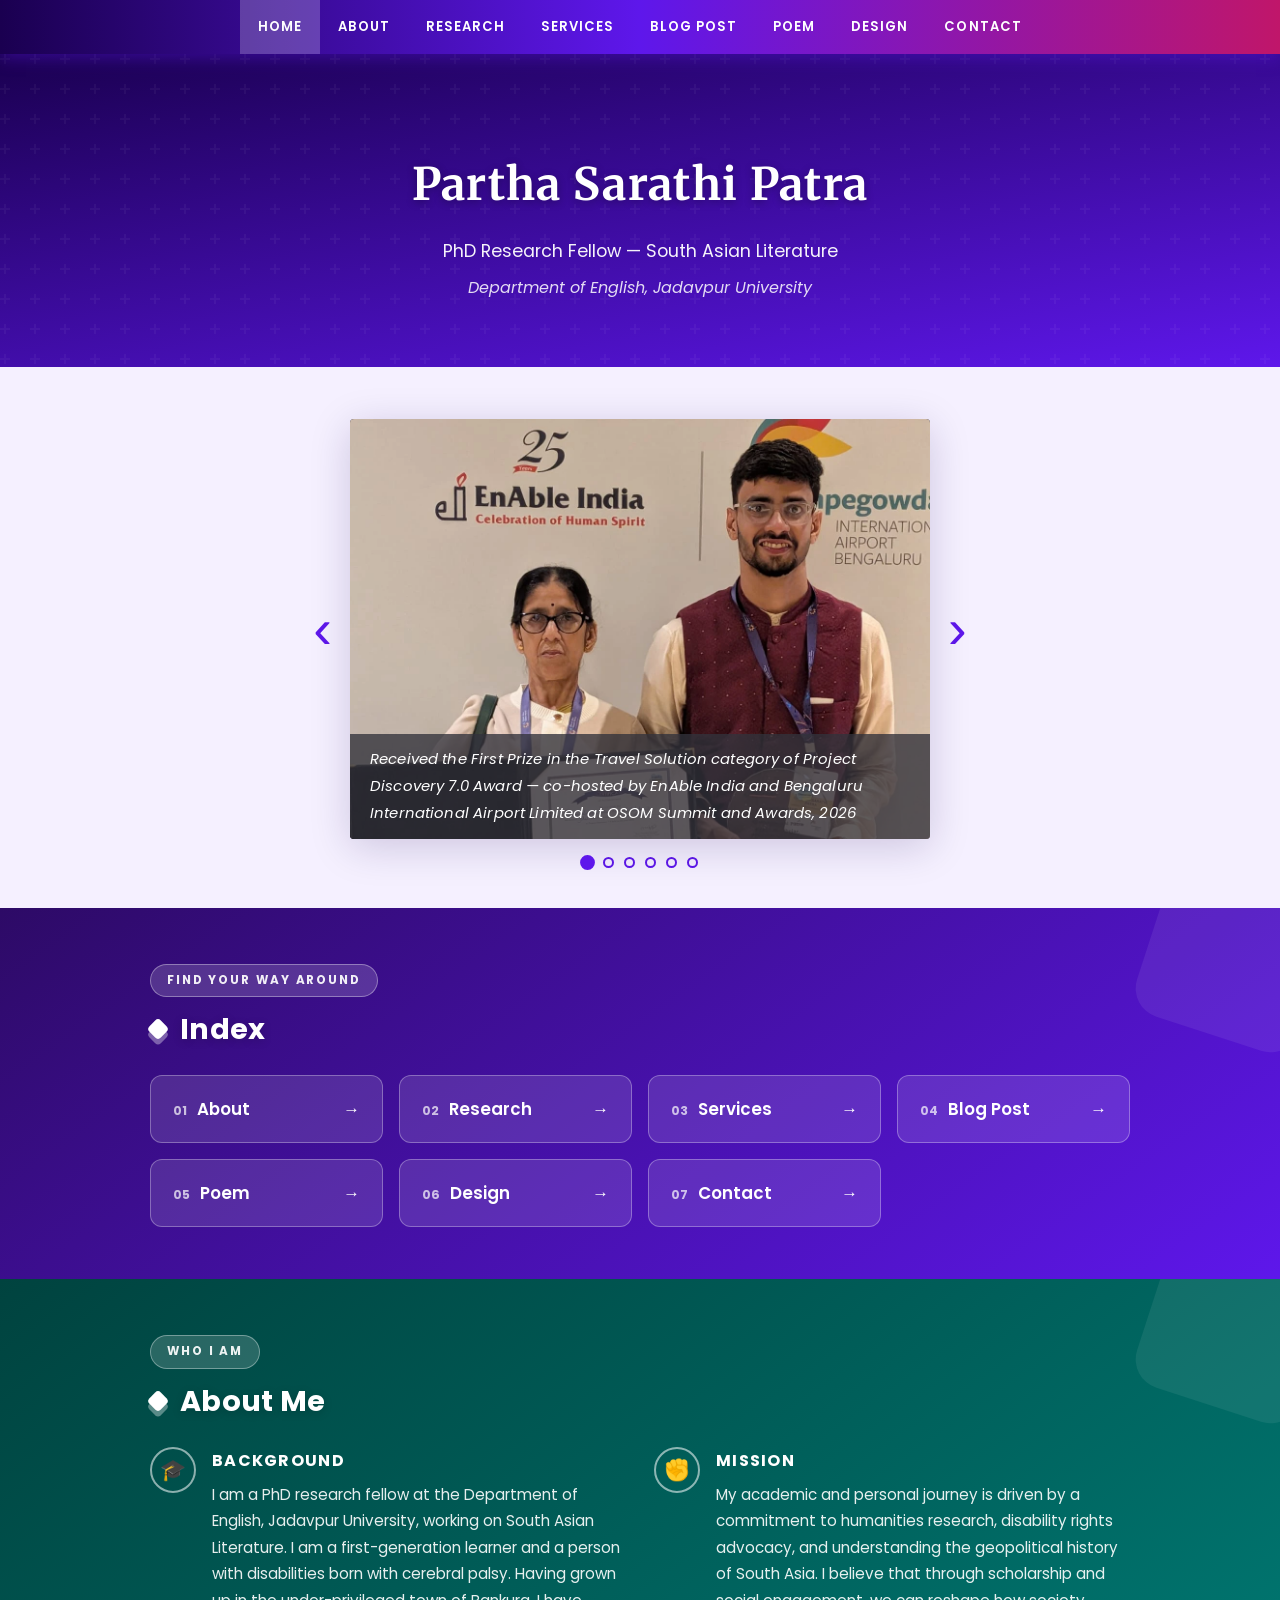
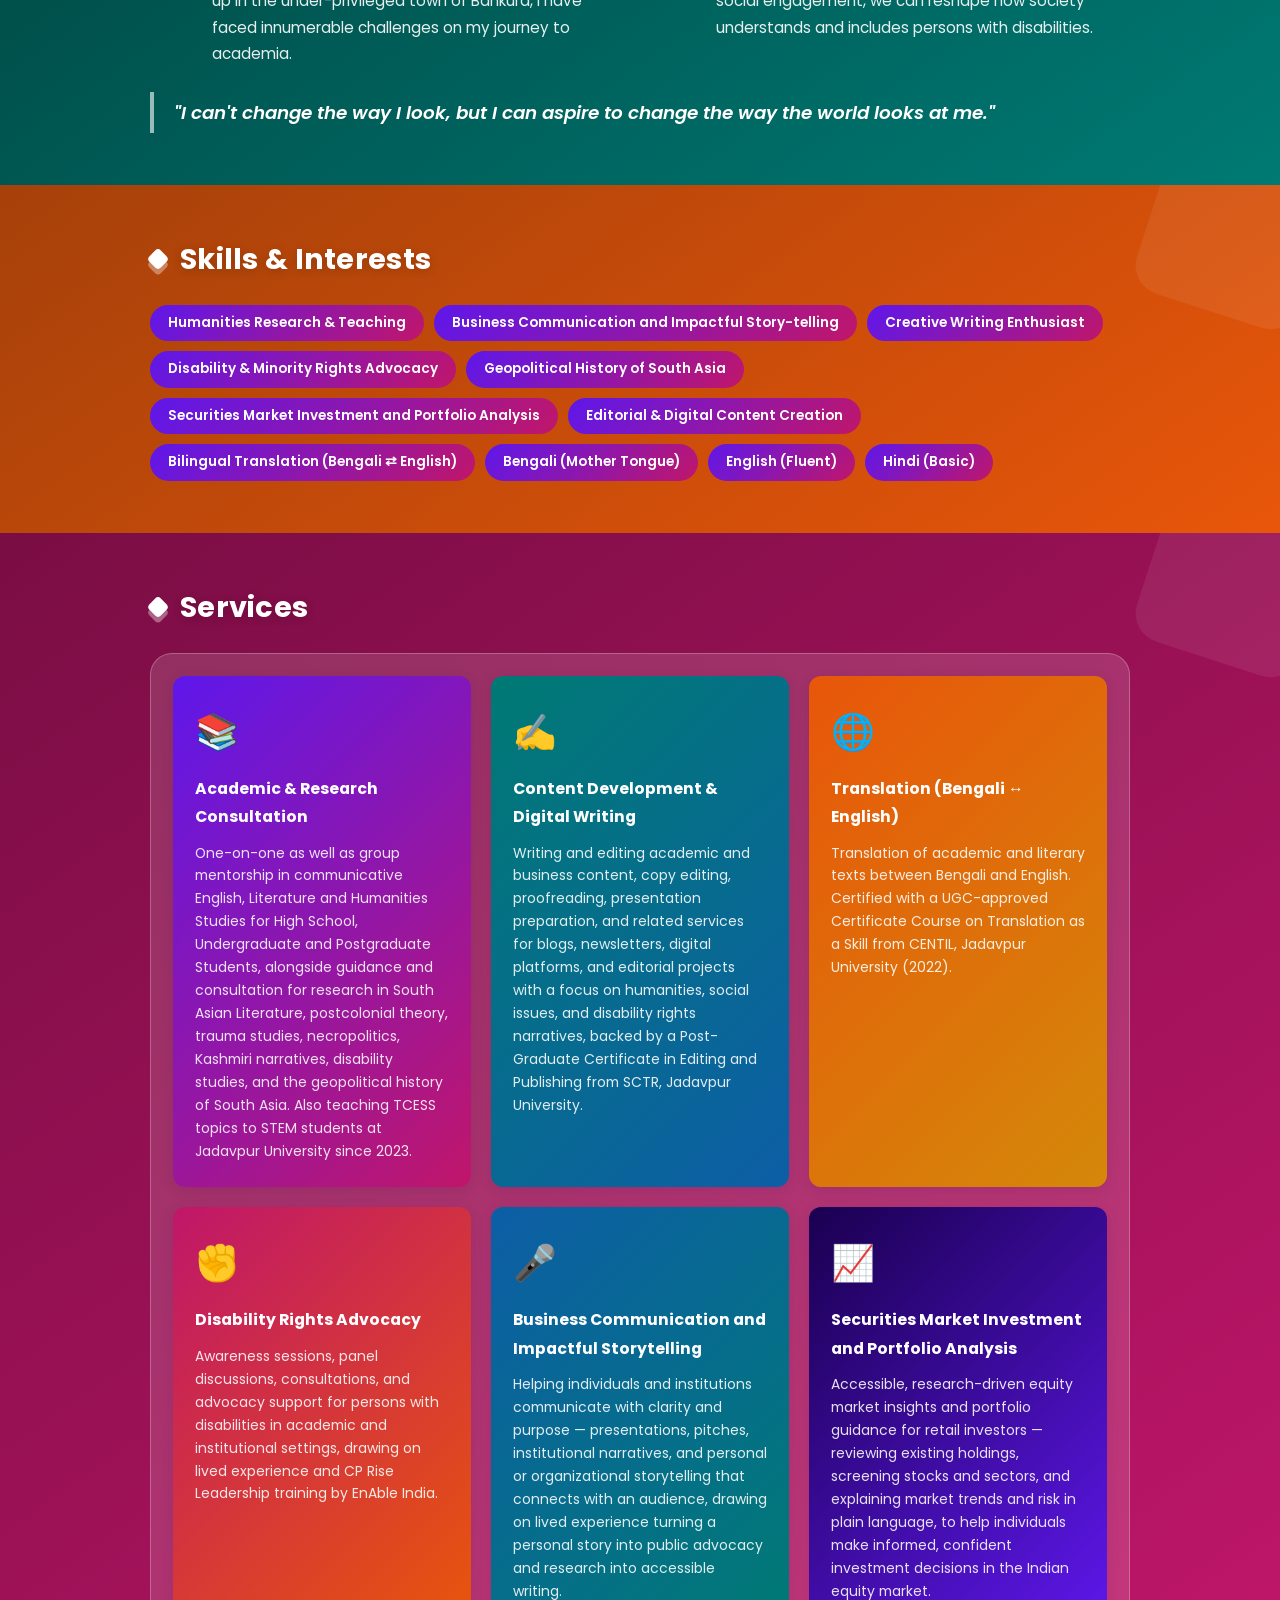
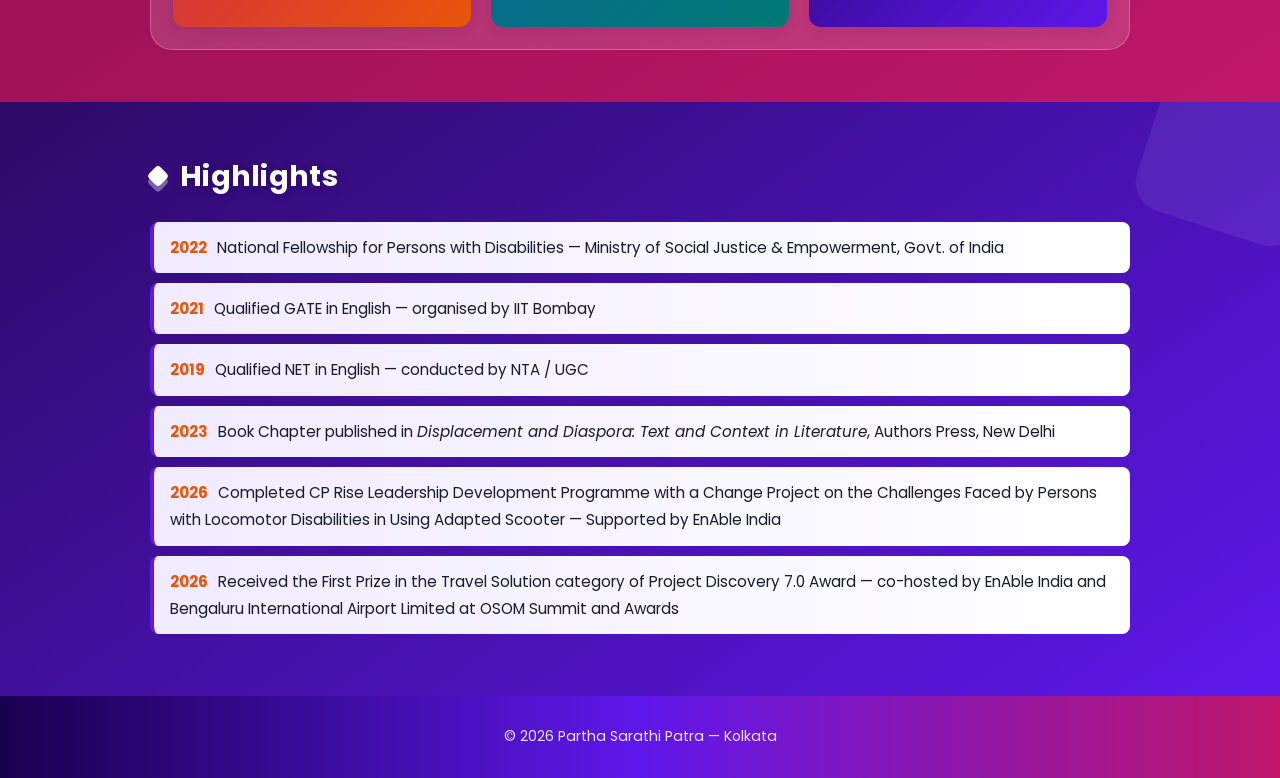
==== commit 7a71440b: "Merge branch 'main' of https://github.com/parthasarathipatrajio123-cyber/parthasarathipatra.github.i" ====
--- a/index.html
+++ b/index.html
@@ -163,10 +163,13 @@
       <h2 class="section-title">Skills &amp; Interests</h2>
       <div class="skills-grid">
         <span class="skill-tag">Humanities Research &amp; Teaching</span>
-        <span class="skill-tag">Creative &amp; Communication Skills</span>
+        <span class="skill-tag">Business Communication and Impactful Story-telling</span>
+        <span class="skill-tag">Creative Writing Enthusiast</span>
         <span class="skill-tag">Disability &amp; Minority Rights Advocacy</span>
         <span class="skill-tag">Geopolitical History of South Asia</span>
+        <span class="skill-tag">Securities Market Investment and Portfolio Analysis</span>
         <span class="skill-tag">Editorial &amp; Digital Content Creation</span>
+        <span class="skill-tag">Bilingual Translation (Bengali &#8644; English)</span>
         <span class="skill-tag">Bengali (Mother Tongue)</span>
         <span class="skill-tag">English (Fluent)</span>
         <span class="skill-tag">Hindi (Basic)</span>
@@ -181,25 +184,68 @@
         <div class="service-card">
           <div class="service-icon">&#128218;</div>
           <h3>Academic &amp; Research Consultation</h3>
-          <p>One-on-one as well as group mentorship in communicative English, Literature and Humanities Studies for High School, Undergraduate and Postgraduate Students, alongside guidance and consultation for research in South Asian Literature, postcolonial theory, trauma studies, necropolitics, Kashmiri narratives, disability studies, and the geopolitical history of South Asia. Also teaching TCESS topics to STEM students at Jadavpur University since 2023.</p>
+          <p>
+            One-on-one as well as group mentorship in communicative English, Literature and
+            Humanities Studies for High School, Undergraduate and Postgraduate Students,
+            alongside guidance and consultation for research in South Asian Literature,
+            postcolonial theory, trauma studies, necropolitics, Kashmiri narratives,
+            disability studies, and the geopolitical history of South Asia.
+            Also teaching TCESS topics to STEM students at Jadavpur University since 2023.
+          </p>
         </div>
 
         <div class="service-card">
           <div class="service-icon">&#9997;</div>
           <h3>Content Development &amp; Digital Writing</h3>
-          <p>Writing and editing academic and business content, copy editing, proofreading, presentation preparation, and related services for blogs, digital platforms, and editorial projects — backed by a Post-Graduate Certificate in Editing and Publishing from SCTR, Jadavpur University.</p>
+          <p>
+            Writing and editing academic and business content, copy editing, proofreading,
+            presentation preparation, and related services for blogs, newsletters, digital
+            platforms, and editorial projects with a focus on humanities, social issues, and
+            disability rights narratives, backed by a Post-Graduate Certificate in Editing
+            and Publishing from SCTR, Jadavpur University.
+          </p>
         </div>
 
         <div class="service-card">
           <div class="service-icon">&#127760;</div>
-          <h3>Translation</h3>
-          <p>Translation assistance between Bengali and English for academic and literary texts, backed by a UGC-certified Translation course.</p>
+          <h3>Translation (Bengali &#8596; English)</h3>
+          <p>
+            Translation of academic and literary texts between Bengali and English.
+            Certified with a UGC-approved Certificate Course on Translation as a Skill
+            from CENTIL, Jadavpur University (2022).
+          </p>
         </div>
 
         <div class="service-card">
           <div class="service-icon">&#9994;</div>
           <h3>Disability Rights Advocacy</h3>
-          <p>Awareness sessions, consultations, and advocacy support for persons with disabilities in academic and institutional settings.</p>
+          <p>
+            Awareness sessions, panel discussions, consultations, and advocacy support for
+            persons with disabilities in academic and institutional settings, drawing on
+            lived experience and CP Rise Leadership training by EnAble India.
+          </p>
+        </div>
+
+        <div class="service-card">
+          <div class="service-icon">&#127908;</div>
+          <h3>Business Communication and Impactful Storytelling</h3>
+          <p>
+            Helping individuals and institutions communicate with clarity and purpose &mdash;
+            presentations, pitches, institutional narratives, and personal or organizational
+            storytelling that connects with an audience, drawing on lived experience turning
+            a personal story into public advocacy and research into accessible writing.
+          </p>
+        </div>
+
+        <div class="service-card">
+          <div class="service-icon">&#128200;</div>
+          <h3>Securities Market Investment and Portfolio Analysis</h3>
+          <p>
+            Accessible, research-driven equity market insights and portfolio guidance for
+            retail investors &mdash; reviewing existing holdings, screening stocks and sectors,
+            and explaining market trends and risk in plain language, to help individuals make
+            informed, confident investment decisions in the Indian equity market.
+          </p>
         </div>
 
       </div>
